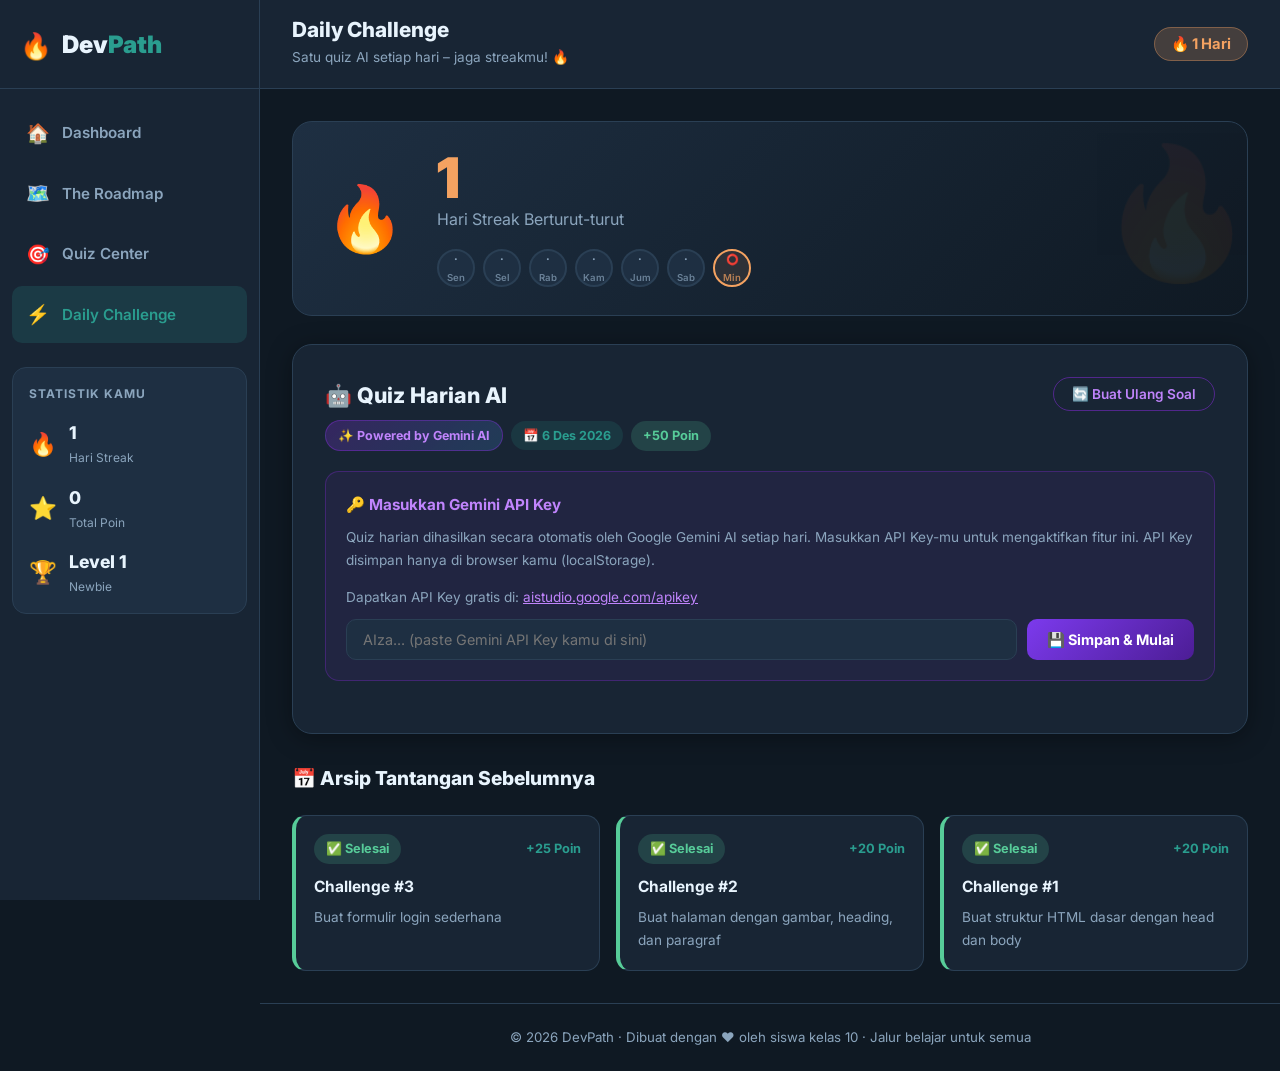
==== daily.html @ 66e9e4a0 "Add files via upload" ====
<!DOCTYPE html>
<html lang="id">
<head>
  <meta charset="UTF-8"/>
  <meta name="viewport" content="width=device-width, initial-scale=1.0"/>
  <title>Daily Challenge – DevPath</title>
  <meta name="description" content="Tantangan coding harian DevPath. Selesaikan quiz harian yang dibuat oleh AI setiap hari untuk menjaga streak dan meningkatkan skill-mu."/>
  <link rel="preconnect" href="https://fonts.googleapis.com"/>
  <link rel="preconnect" href="https://fonts.gstatic.com" crossorigin/>
  <link href="https://fonts.googleapis.com/css2?family=Inter:wght@400;500;600;700;800;900&display=swap" rel="stylesheet"/>
  <link rel="stylesheet" href="style.css"/>
  <style>
    /* ── DAILY QUIZ AI STYLES ── */
    .daily-wrap { padding: 32px; display: flex; flex-direction: column; gap: 28px; flex: 1; }

    /* Streak Hero */
    .streak-hero {
      background: linear-gradient(135deg, #1e2f42 0%, #0F1923 100%);
      border: 1px solid var(--border); border-radius: 20px;
      padding: 28px 32px; display: flex; align-items: center; gap: 32px;
      position: relative; overflow: hidden;
    }
    .streak-hero::before {
      content: '🔥';
      position: absolute; right: -10px; top: -20px;
      font-size: 8rem; opacity: .06; pointer-events: none;
    }
    .streak-fire-big { font-size: 4rem; animation: pulse-fire 1.5s ease-in-out infinite; flex-shrink: 0; }
    .streak-hero-info { flex: 1; }
    .streak-hero-number { font-size: 3.5rem; font-weight: 900; color: var(--orange); line-height: 1; }
    .streak-hero-label { font-size: 1rem; color: var(--text-muted); margin-bottom: 16px; }
    .streak-week-row { display: flex; gap: 8px; flex-wrap: wrap; }
    .sdot-lg {
      width: 38px; height: 38px; border-radius: 50%;
      display: flex; flex-direction: column; align-items: center; justify-content: center;
      font-size: 0.65rem; font-weight: 800; gap: 1px;
      border: 2px solid var(--border); background: var(--surface2); color: var(--text-muted);
      transition: all .3s;
    }
    .sdot-lg .dot-day { font-size: 0.6rem; font-weight: 600; opacity: .7; }
    .sdot-lg.done { background: rgba(244,162,97,.25); color: var(--orange); border-color: var(--orange); }
    .sdot-lg.today-done { background: var(--orange); color: #1a1000; border-color: var(--orange); }
    .sdot-lg.today-pending { background: rgba(244,162,97,.1); color: var(--orange); border-color: var(--orange); animation: pulse-border 2s infinite; }
    @keyframes pulse-border { 0%,100%{box-shadow:0 0 0 0 rgba(244,162,97,.4)} 50%{box-shadow:0 0 0 6px rgba(244,162,97,0)} }

    /* AI Quiz Card */
    .ai-quiz-card {
      background: var(--surface); border-radius: 20px; padding: 32px;
      border: 1px solid var(--border); box-shadow: var(--shadow);
    }
    .ai-quiz-header { display: flex; align-items: flex-start; justify-content: space-between; gap: 16px; margin-bottom: 20px; flex-wrap: wrap; }
    .ai-quiz-title-wrap h2 { font-size: 1.35rem; font-weight: 800; margin-bottom: 6px; }
    .ai-badge-row { display: flex; gap: 8px; align-items: center; flex-wrap: wrap; }
    .badge-ai {
      display: inline-flex; align-items: center; gap: 6px;
      background: linear-gradient(135deg,rgba(138,43,226,.25),rgba(66,153,225,.2));
      color: #c084fc; border: 1px solid rgba(138,43,226,.4);
      padding: 4px 12px; border-radius: 50px; font-size: 0.78rem; font-weight: 700;
    }
    .badge-date { background: rgba(42,157,143,.15); color: var(--teal); padding: 4px 12px; border-radius: 50px; font-size: 0.78rem; font-weight: 700; }

    /* API Key Input */
    .api-key-section {
      background: rgba(138,43,226,.08); border: 1px solid rgba(138,43,226,.3);
      border-radius: 14px; padding: 20px; margin-bottom: 20px;
    }
    .api-key-section h4 { font-size: 0.95rem; font-weight: 700; margin-bottom: 8px; color: #c084fc; }
    .api-key-section p { font-size: 0.85rem; color: var(--text-muted); margin-bottom: 14px; }
    .api-input-row { display: flex; gap: 10px; }
    .api-key-input {
      flex: 1; background: var(--surface2); border: 1.5px solid var(--border);
      border-radius: 10px; padding: 11px 16px; color: var(--text);
      font-family: 'Inter', sans-serif; font-size: 0.9rem;
      transition: border-color .2s;
    }
    .api-key-input:focus { outline: none; border-color: #c084fc; }
    .btn-save-api {
      background: linear-gradient(135deg,#7c3aed,#4c1d95); color: white;
      border: none; border-radius: 10px; padding: 11px 20px; cursor: pointer;
      font-family: 'Inter', sans-serif; font-weight: 700; font-size: 0.9rem;
      transition: opacity .2s, transform .2s;
    }
    .btn-save-api:hover { opacity: .9; transform: translateY(-1px); }

    /* Loading State */
    .ai-loading {
      display: flex; flex-direction: column; align-items: center; gap: 16px;
      padding: 40px; text-align: center;
    }
    .ai-spinner {
      width: 48px; height: 48px; border-radius: 50%;
      border: 4px solid var(--surface2);
      border-top-color: #c084fc; border-right-color: var(--teal);
      animation: spin 1s linear infinite;
    }
    @keyframes spin { to { transform: rotate(360deg); } }
    .ai-loading p { color: var(--text-muted); font-size: 0.95rem; }

    /* Error State */
    .ai-error {
      display: none; padding: 20px; border-radius: 12px;
      background: rgba(230,57,70,.1); border: 1px solid var(--red);
      color: var(--red); font-size: 0.92rem; line-height: 1.6;
    }
    .ai-error.show { display: block; }

    /* Quiz Questions */
    .ai-quiz-body { display: none; }
    .ai-quiz-body.show { display: block; }

    .dq-question-card {
      background: var(--surface2); border-radius: 14px; padding: 22px;
      border: 1px solid var(--border); margin-bottom: 16px;
    }
    .dq-q-num { color: var(--teal); font-weight: 800; font-size: 0.85rem; margin-bottom: 8px; }
    .dq-q-text { font-weight: 600; font-size: 1.02rem; margin-bottom: 16px; line-height: 1.6; }
    .dq-opts { display: grid; grid-template-columns: 1fr 1fr; gap: 10px; }
    .dq-opt {
      padding: 12px 16px; background: var(--surface); border: 2px solid var(--border);
      border-radius: 10px; cursor: pointer; font-size: 0.9rem; font-weight: 500;
      text-align: left; display: flex; align-items: center; gap: 10px;
      transition: border-color .2s, background .2s, transform .15s;
      font-family: 'Inter', sans-serif; color: var(--text); width: 100%;
    }
    .dq-opt:hover:not(:disabled) { border-color: var(--teal); background: rgba(42,157,143,.1); transform: translateX(2px); }
    .dq-opt .opt-letter {
      width: 26px; height: 26px; border-radius: 50%; border: 2px solid var(--border);
      display: flex; align-items: center; justify-content: center;
      font-size: 0.75rem; font-weight: 800; flex-shrink: 0;
    }
    .dq-opt.correct { border-color: var(--green) !important; background: rgba(87,204,153,.18) !important; color: var(--green); }
    .dq-opt.correct .opt-letter { background: var(--green); border-color: var(--green); color: #003320; }
    .dq-opt.wrong { border-color: var(--red) !important; background: rgba(230,57,70,.12) !important; color: var(--red); }
    .dq-opt.wrong .opt-letter { background: var(--red); border-color: var(--red); color: white; }
    .dq-opt:disabled { cursor: default; }
    .dq-explanation {
      display: none; margin-top: 12px; padding: 12px 16px; border-radius: 10px;
      font-size: 0.87rem; line-height: 1.6;
    }
    .dq-explanation.show.ok { display: block; background: rgba(87,204,153,.12); border: 1px solid var(--green); color: var(--green); }
    .dq-explanation.show.err { display: block; background: rgba(230,57,70,.1); border: 1px solid var(--red); color: var(--red); }

    .dq-submit-row { display: flex; justify-content: center; margin-top: 8px; }
    .btn-dq-submit {
      background: linear-gradient(135deg,var(--teal),#7defe6); color: #003320;
      font-weight: 800; padding: 14px 36px; border-radius: 50px; border: none;
      cursor: pointer; font-family: 'Inter', sans-serif; font-size: 1rem;
      box-shadow: 0 4px 20px rgba(42,157,143,.4); transition: opacity .2s, transform .2s;
    }
    .btn-dq-submit:hover:not(:disabled) { opacity: .9; transform: translateY(-2px); }
    .btn-dq-submit:disabled { opacity: .5; cursor: not-allowed; transform: none; }

    /* Daily Result */
    .dq-result-card {
      display: none; background: linear-gradient(135deg,rgba(42,157,143,.18),rgba(87,204,153,.08));
      border: 1px solid var(--teal); border-radius: 18px; padding: 32px;
      text-align: center; flex-direction: column; gap: 14px; align-items: center;
    }
    .dq-result-card.show { display: flex; }
    .dq-result-emoji { font-size: 3.5rem; animation: pop-in .5s cubic-bezier(.36,.07,.19,.97); }
    @keyframes pop-in { 0%{transform:scale(0) rotate(-10deg)} 70%{transform:scale(1.15) rotate(3deg)} 100%{transform:scale(1)} }
    .dq-result-score { font-size: 2.8rem; font-weight: 900; color: var(--teal); }
    .dq-result-label { color: var(--text-muted); font-size: 0.95rem; }
    .dq-pts-row { display: flex; gap: 12px; flex-wrap: wrap; justify-content: center; }
    .dq-pts-chip {
      padding: 10px 22px; border-radius: 50px; font-weight: 800; font-size: 0.95rem;
    }
    .chip-orange { background: rgba(244,162,97,.2); color: var(--orange); border: 1px solid rgba(244,162,97,.4); }
    .chip-fire { background: rgba(230,57,70,.15); color: #ff6b6b; border: 1px solid rgba(230,57,70,.3); }

    /* Already Done Banner */
    .dq-done-banner {
      display: none; background: rgba(87,204,153,.12); border: 1px solid var(--green);
      border-radius: 14px; padding: 20px 24px; color: var(--green);
      font-weight: 700; font-size: 1rem; align-items: center; gap: 12px;
    }
    .dq-done-banner.show { display: flex; }

    /* Regen button */
    .btn-regen {
      background: none; border: 1px solid rgba(138,43,226,.5); color: #c084fc;
      padding: 8px 18px; border-radius: 50px; cursor: pointer;
      font-family: 'Inter', sans-serif; font-size: 0.85rem; font-weight: 600;
      transition: background .2s, transform .2s;
    }
    .btn-regen:hover { background: rgba(138,43,226,.15); transform: translateY(-1px); }

    /* Archive */
    .streak-archive-section { }
    .streak-archive-section h2 { font-size: 1.2rem; font-weight: 800; margin-bottom: 20px; }
    .archive-grid { display: grid; grid-template-columns: repeat(3,1fr); gap: 16px; }
    .archive-card {
      background: var(--surface); border-radius: 14px; padding: 18px;
      border: 1px solid var(--border); transition: transform .3s;
    }
    .archive-card:hover { transform: translateY(-3px); }
    .done-card { border-left: 4px solid var(--green); }
    .arch-top { display: flex; justify-content: space-between; align-items: center; margin-bottom: 10px; }
    .arch-pts { font-size: 0.8rem; font-weight: 700; color: var(--teal); }
    .archive-card h4 { font-size: 0.97rem; font-weight: 700; margin-bottom: 6px; }
    .archive-card p { font-size: 0.85rem; color: var(--text-muted); }

    @media (max-width: 900px) {
      .daily-wrap { padding: 20px; }
      .streak-hero { flex-direction: column; gap: 16px; padding: 22px; }
      .dq-opts { grid-template-columns: 1fr; }
      .archive-grid { grid-template-columns: 1fr 1fr; }
      .api-input-row { flex-direction: column; }
    }
    @media (max-width: 540px) {
      .archive-grid { grid-template-columns: 1fr; }
      .streak-hero-number { font-size: 2.5rem; }
    }
  </style>
</head>
<body>

  <aside class="sidebar" id="sidebar">
    <div class="sidebar-logo">
      <span class="logo-fire">🔥</span>
      <span class="logo-text">Dev<span class="logo-accent">Path</span></span>
    </div>
    <nav class="sidebar-nav">
      <a href="index.html" class="sidelink" id="nav-home"><span class="sidelink-icon">🏠</span><span>Dashboard</span></a>
      <a href="roadmap.html" class="sidelink" id="nav-roadmap"><span class="sidelink-icon">🗺️</span><span>The Roadmap</span></a>
      <a href="quiz.html" class="sidelink" id="nav-quiz"><span class="sidelink-icon">🎯</span><span>Quiz Center</span></a>
      <a href="daily.html" class="sidelink active" id="nav-daily"><span class="sidelink-icon">⚡</span><span>Daily Challenge</span></a>
    </nav>
    <div class="sidebar-stats">
      <h4 class="stats-title">Statistik Kamu</h4>
      <div class="stat-item"><span class="stat-icon streak-icon">🔥</span><div><div class="stat-val" id="sidebar-streak">0</div><div class="stat-lbl">Hari Streak</div></div></div>
      <div class="stat-item"><span class="stat-icon">⭐</span><div><div class="stat-val" id="sidebar-points">0</div><div class="stat-lbl">Total Poin</div></div></div>
      <div class="stat-item"><span class="stat-icon">🏆</span><div><div class="stat-val" id="sidebar-level">Level 1</div><div class="stat-lbl" id="sidebar-level-lbl">Newbie</div></div></div>
    </div>
    <button class="hamburger-close" id="sidebar-close" aria-label="Tutup sidebar">✕</button>
  </aside>
  <div class="overlay" id="overlay"></div>

  <main class="main-content" id="main">
    <header class="topbar">
      <button class="hamburger" id="hamburger" aria-label="Buka menu">☰</button>
      <div class="topbar-title">
        <h1>Daily Challenge</h1>
        <span>Satu quiz AI setiap hari – jaga streakmu! 🔥</span>
      </div>
      <div class="topbar-streak"><span class="fire-badge" id="topbar-streak-badge">🔥 0 Hari</span></div>
    </header>

    <div class="daily-wrap">

      <!-- STREAK HERO -->
      <div class="streak-hero" id="streak-hero">
        <div class="streak-fire-big">🔥</div>
        <div class="streak-hero-info">
          <div class="streak-hero-number" id="streak-hero-num">0</div>
          <div class="streak-hero-label">Hari Streak Berturut-turut</div>
          <div class="streak-week-row" id="streak-week-row">
            <!-- Rendered by JS -->
          </div>
        </div>
      </div>

      <!-- AI DAILY QUIZ CARD -->
      <div class="ai-quiz-card" id="ai-quiz-card">
        <div class="ai-quiz-header">
          <div class="ai-quiz-title-wrap">
            <h2>🤖 Quiz Harian AI</h2>
            <div class="ai-badge-row">
              <span class="badge-ai">✨ Powered by Gemini AI</span>
              <span class="badge-date" id="today-date-badge">Memuat tanggal...</span>
              <span class="badge-green">+50 Poin</span>
            </div>
          </div>
          <button class="btn-regen" id="btn-regen" onclick="regenQuiz()" title="Buat soal baru">🔄 Buat Ulang Soal</button>
        </div>

        <!-- API Key Input -->
        <div class="api-key-section" id="api-key-section">
          <h4>🔑 Masukkan Gemini API Key</h4>
          <p>Quiz harian dihasilkan secara otomatis oleh Google Gemini AI setiap hari. Masukkan API Key-mu untuk mengaktifkan fitur ini. API Key disimpan hanya di browser kamu (localStorage).</p>
          <p style="margin-bottom:10px;">Dapatkan API Key gratis di: <a href="https://aistudio.google.com/apikey" target="_blank" style="color:#c084fc;text-decoration:underline;">aistudio.google.com/apikey</a></p>
          <div class="api-input-row">
            <input type="password" class="api-key-input" id="api-key-input" placeholder="AIza... (paste Gemini API Key kamu di sini)"/>
            <button class="btn-save-api" id="btn-save-api" onclick="saveApiKey()">💾 Simpan & Mulai</button>
          </div>
        </div>

        <!-- Already Done Banner -->
        <div class="dq-done-banner" id="dq-done-banner">
          <span style="font-size:1.5rem;">✅</span>
          <div>
            <div>Kamu sudah menyelesaikan quiz harian hari ini!</div>
            <div style="font-size:0.85rem;font-weight:400;opacity:.8;margin-top:3px;" id="dq-done-score-text">Kembali besok untuk quiz baru 🚀</div>
          </div>
        </div>

        <!-- Loading -->
        <div class="ai-loading" id="ai-loading" style="display:none;">
          <div class="ai-spinner"></div>
          <p>🤖 Gemini AI sedang membuat soal quiz untuk hari ini...</p>
        </div>

        <!-- Error -->
        <div class="ai-error" id="ai-error"></div>

        <!-- Quiz Body -->
        <div class="ai-quiz-body" id="ai-quiz-body">
          <div id="dq-questions-wrap"></div>
          <div class="dq-submit-row">
            <button class="btn-dq-submit" id="btn-dq-submit" onclick="submitDailyQuiz()">🎯 Periksa Jawaban</button>
          </div>
        </div>

        <!-- Result -->
        <div class="dq-result-card" id="dq-result-card">
          <div class="dq-result-emoji" id="dq-result-emoji">🎉</div>
          <div style="font-size:1.5rem;font-weight:900;" id="dq-result-title">Luar Biasa!</div>
          <div class="dq-result-score" id="dq-result-score">5/5</div>
          <div class="dq-result-label" id="dq-result-label">Kamu menjawab semua soal dengan benar!</div>
          <div class="dq-pts-row">
            <div class="dq-pts-chip chip-orange" id="dq-pts-chip">+50 Poin</div>
            <div class="dq-pts-chip chip-fire" id="dq-streak-chip">🔥 Streak: 1 Hari</div>
          </div>
        </div>

      </div>

      <!-- ARCHIVE -->
      <div class="streak-archive-section" id="archive-section">
        <h2>📅 Arsip Tantangan Sebelumnya</h2>
        <div class="archive-grid" id="archive-grid">
          <!-- Rendered by JS -->
        </div>
      </div>

    </div>

    <footer class="main-footer" id="footer">
      <p>© 2026 DevPath · Dibuat dengan ❤️ oleh siswa kelas 10 · Jalur belajar untuk semua</p>
    </footer>
  </main>

  <script src="script.js"></script>
  <script>
  // =============================================
  // DAILY QUIZ AI – daily.html
  // =============================================

  const TODAY = new Date().toDateString();
  const DAY_LABELS = ['Min','Sen','Sel','Rab','Kam','Jum','Sab'];
  const MONTH_NAMES = ['Jan','Feb','Mar','Apr','Mei','Jun','Jul','Agu','Sep','Okt','Nov','Des'];

  // ── Helpers ──
  function getPoints() { return parseInt(localStorage.getItem('devpath_points') || '0'); }
  function setPoints(v) { localStorage.setItem('devpath_points', v); }
  function getStreak() { return parseInt(localStorage.getItem('devpath_streak') || '0'); }
  function setStreak(v) { localStorage.setItem('devpath_streak', v); }
  function getLastVisit() { return localStorage.getItem('devpath_lastVisit') || ''; }
  function setLastVisit(v) { localStorage.setItem('devpath_lastVisit', v); }
  function getDailyDone() { return localStorage.getItem('devpath_daily_done') || ''; }
  function setDailyDone(v) { localStorage.setItem('devpath_daily_done', v); }
  function getDailyScore() { return localStorage.getItem('devpath_daily_score') || ''; }
  function setDailyScore(v) { localStorage.setItem('devpath_daily_score', v); }
  function getApiKey() { return localStorage.getItem('devpath_gemini_key') || ''; }
  function setApiKey(v) { localStorage.setItem('devpath_gemini_key', v); }
  function getCachedQuiz(date) {
    try { return JSON.parse(localStorage.getItem(`devpath_quiz_cache_${date}`) || 'null'); }
    catch { return null; }
  }
  function setCachedQuiz(date, data) {
    localStorage.setItem(`devpath_quiz_cache_${date}`, JSON.stringify(data));
  }
  function getDailyHistory() {
    try { return JSON.parse(localStorage.getItem('devpath_daily_history') || '[]'); }
    catch { return []; }
  }
  function addToHistory(entry) {
    const hist = getDailyHistory();
    if (!hist.find(h => h.date === entry.date)) hist.unshift(entry);
    localStorage.setItem('devpath_daily_history', JSON.stringify(hist.slice(0, 14)));
  }

  function getLevel() {
    const pts = getPoints();
    if (pts >= 500) return { lv: 'Level 6', name: 'Senior Dev' };
    if (pts >= 350) return { lv: 'Level 5', name: 'Mid Dev' };
    if (pts >= 200) return { lv: 'Level 4', name: 'Junior Dev' };
    if (pts >= 100) return { lv: 'Level 3', name: 'Apprentice' };
    if (pts >= 50)  return { lv: 'Level 2', name: 'Starter' };
    return { lv: 'Level 1', name: 'Newbie' };
  }

  // ── Streak Logic (canonical) ──
  function computeStreak() {
    let streak = parseInt(localStorage.getItem('devpath_streak') || '0');
    const lastVisit = getLastVisit();
    if (lastVisit === TODAY) return streak; // already updated today
    const yesterday = new Date();
    yesterday.setDate(yesterday.getDate() - 1);
    if (lastVisit === yesterday.toDateString()) {
      streak += 1;
    } else if (lastVisit === '') {
      streak = 1; // first ever visit
    } else {
      streak = 1; // broke streak
    }
    setStreak(streak);
    setLastVisit(TODAY);
    return streak;
  }

  // ── Update all UI stats ──
  function updateAllStats() {
    const streak = getStreak();
    const pts = getPoints();
    const { lv, name } = getLevel();
    const ids = {
      'sidebar-streak': streak,
      'sidebar-points': pts,
      'sidebar-level': lv,
      'topbar-streak-badge': `🔥 ${streak} Hari`,
      'streak-hero-num': streak,
    };
    Object.entries(ids).forEach(([id, val]) => {
      const el = document.getElementById(id);
      if (el) el.textContent = val;
    });
    const sll = document.getElementById('sidebar-level-lbl');
    if (sll) sll.textContent = name;
  }

  // ── Render Week Dots ──
  function renderWeekDots() {
    const row = document.getElementById('streak-week-row');
    if (!row) return;
    row.innerHTML = '';
    const streak = getStreak();
    const dailyDone = getDailyDone() === TODAY;

    // Build last 7 days
    const days = [];
    for (let i = 6; i >= 0; i--) {
      const d = new Date();
      d.setDate(d.getDate() - i);
      days.push(d);
    }

    days.forEach((d, idx) => {
      const isToday = d.toDateString() === TODAY;
      const dayIdx = d.getDay(); // 0=Sun
      const span = document.createElement('div');
      span.className = 'sdot-lg';

      // Determine if "done" based on streak count
      // Days before today: done if within streak range
      const daysAgo = 6 - idx;
      const isDone = !isToday && daysAgo < streak;
      const isTodayDone = isToday && dailyDone;
      const isTodayPending = isToday && !dailyDone;

      if (isDone) span.classList.add('done');
      else if (isTodayDone) span.classList.add('today-done');
      else if (isTodayPending) span.classList.add('today-pending');

      span.innerHTML = `
        <span>${isTodayDone || isDone ? '🔥' : isTodayPending ? '⭕' : '·'}</span>
        <span class="dot-day">${DAY_LABELS[dayIdx]}</span>
      `;
      row.appendChild(span);
    });
  }

  // ── Render Archive ──
  function renderArchive() {
    const grid = document.getElementById('archive-grid');
    if (!grid) return;
    const hist = getDailyHistory();

    // Static fallbacks
    const staticArchive = [
      { date: 'Challenge #3', title: 'Buat formulir login sederhana', pts: 25, done: true },
      { date: 'Challenge #2', title: 'Buat halaman dengan gambar, heading, dan paragraf', pts: 20, done: true },
      { date: 'Challenge #1', title: 'Buat struktur HTML dasar dengan head dan body', pts: 20, done: true },
    ];

    let items = hist.slice(0, 9);
    if (items.length < 3) items = [...items, ...staticArchive].slice(0, 6);

    grid.innerHTML = items.map(item => {
      const done = item.done !== false;
      return `
        <div class="archive-card ${done ? 'done-card' : ''}">
          <div class="arch-top">
            <span class="${done ? 'badge-green' : 'badge-orange'}">${done ? '✅ Selesai' : '⚡ Lewat'}</span>
            <span class="arch-pts">${item.pts ? '+'+item.pts+' Poin' : ''}</span>
          </div>
          <h4>${item.date || 'Daily Quiz'}</h4>
          <p>${item.title || item.topic || ''}</p>
        </div>
      `;
    }).join('');
  }

  // ── Date Badge ──
  function renderDateBadge() {
    const d = new Date();
    const badge = document.getElementById('today-date-badge');
    if (badge) badge.textContent = `📅 ${d.getDate()} ${MONTH_NAMES[d.getMonth()]} ${d.getFullYear()}`;
  }

  // ── API Key Section ──
  let quizData = null;
  let userAnswers = {};

  function initApiSection() {
    const key = getApiKey();
    const input = document.getElementById('api-key-input');
    const apiSection = document.getElementById('api-key-section');
    if (key) {
      if (apiSection) apiSection.style.display = 'none';
      checkDailyStatus();
    } else {
      if (input) input.value = '';
    }
  }

  function saveApiKey() {
    const val = document.getElementById('api-key-input').value.trim();
    if (!val) { alert('API Key tidak boleh kosong!'); return; }
    if (!val.startsWith('AIza')) { alert('Format API Key tidak valid. Pastikan dimulai dengan "AIza..."'); return; }
    setApiKey(val);
    document.getElementById('api-key-section').style.display = 'none';
    checkDailyStatus();
  }

  function checkDailyStatus() {
    const doneDateStr = getDailyDone();
    if (doneDateStr === TODAY) {
      // Already done today
      const score = getDailyScore();
      const banner = document.getElementById('dq-done-banner');
      if (banner) {
        banner.classList.add('show');
        const txt = document.getElementById('dq-done-score-text');
        if (txt && score) txt.textContent = `Skor kamu hari ini: ${score} · Kembali besok untuk quiz baru 🚀`;
      }
      return;
    }
    // Load quiz
    loadDailyQuiz(false);
  }

  // ── Load / Generate Quiz ──
  async function loadDailyQuiz(forceRegen) {
    const key = getApiKey();
    if (!key) return;

    // Check cache
    const cached = getCachedQuiz(TODAY);
    if (cached && !forceRegen) {
      quizData = cached;
      renderDailyQuiz();
      return;
    }
    // Generate with Gemini
    showLoading(true);
    hideError();
    try {
      const questions = await generateWithGemini(key);
      quizData = questions;
      setCachedQuiz(TODAY, questions);
      renderDailyQuiz();
    } catch (err) {
      showLoading(false);
      showError('❌ Gagal terhubung ke Gemini API: ' + err.message + '<br><br>Kemungkinan penyebab:<br>• API Key tidak valid atau sudah kadaluarsa<br>• Koneksi internet bermasalah<br>• Kuota API habis<br><br>Coba periksa kembali API Key kamu atau coba lagi nanti.');
    }
  }

  async function generateWithGemini(apiKey) {
    const d = new Date();
    const topics = ['HTML', 'CSS', 'JavaScript', 'Web Development', 'HTML & CSS', 'CSS & JavaScript'];
    const topic = topics[d.getDate() % topics.length];
    const dateStr = `${d.getDate()}-${d.getMonth()+1}-${d.getFullYear()}`;

    const prompt = `Kamu adalah guru coding yang mengajar siswa SMA kelas 10 tentang web development. 
Buat 5 soal pilihan ganda tentang topik "${topic}" untuk quiz harian tanggal ${dateStr}.
Soal harus dalam Bahasa Indonesia, mudah dipahami, dan cocok untuk pemula.

Kembalikan HANYA JSON valid tanpa markdown, tanpa komentar, dalam format ini:
{
  "topic": "${topic}",
  "questions": [
    {
      "q": "Pertanyaan lengkap di sini?",
      "opts": ["Opsi A", "Opsi B", "Opsi C", "Opsi D"],
      "ans": 0,
      "exp": "Penjelasan singkat mengapa jawaban ini benar."
    }
  ]
}

Aturan:
- "ans" adalah INDEX (0-3) dari jawaban yang BENAR di array opts
- Buat soal yang bervariasi tingkat kesulitannya
- Penjelasan (exp) harus membantu pemahaman siswa
- JANGAN gunakan markdown, HANYA JSON murni`;

    const response = await fetch(
      `https://generativelanguage.googleapis.com/v1beta/models/gemini-1.5-flash:generateContent?key=${apiKey}`,
      {
        method: 'POST',
        headers: { 'Content-Type': 'application/json' },
        body: JSON.stringify({
          contents: [{ parts: [{ text: prompt }] }],
          generationConfig: {
            temperature: 0.7,
            maxOutputTokens: 2048,
          }
        })
      }
    );

    if (!response.ok) {
      const err = await response.json().catch(() => ({}));
      throw new Error(err?.error?.message || `HTTP ${response.status}`);
    }

    const data = await response.json();
    const raw = data?.candidates?.[0]?.content?.parts?.[0]?.text || '';

    // Extract JSON from response (remove any markdown wrapping)
    const jsonMatch = raw.match(/\{[\s\S]*\}/);
    if (!jsonMatch) throw new Error('Format respons AI tidak valid');

    const parsed = JSON.parse(jsonMatch[0]);
    if (!parsed.questions || !Array.isArray(parsed.questions)) throw new Error('Struktur data tidak valid');

    return parsed;
  }

  function showLoading(show) {
    const el = document.getElementById('ai-loading');
    if (el) el.style.display = show ? 'flex' : 'none';
  }

  function showError(msg) {
    const el = document.getElementById('ai-error');
    if (el) { el.innerHTML = msg; el.classList.add('show'); }
  }

  function hideError() {
    const el = document.getElementById('ai-error');
    if (el) el.classList.remove('show');
  }

  // ── Render Quiz ──
  function renderDailyQuiz() {
    showLoading(false);
    if (!quizData || !quizData.questions) return;

    userAnswers = {};
    const wrap = document.getElementById('dq-questions-wrap');
    const letters = ['A', 'B', 'C', 'D'];

    wrap.innerHTML = quizData.questions.map((q, qi) => `
      <div class="dq-question-card" id="dq-card-${qi}">
        <div class="dq-q-num">Soal ${qi + 1} · ${quizData.topic || 'Web Dev'}</div>
        <div class="dq-q-text">${q.q}</div>
        <div class="dq-opts" id="dq-opts-${qi}">
          ${q.opts.map((opt, oi) => `
            <button class="dq-opt" id="dq-opt-${qi}-${oi}" onclick="selectDailyOpt(${qi}, ${oi})">
              <span class="opt-letter">${letters[oi]}</span>
              <span>${opt}</span>
            </button>
          `).join('')}
        </div>
        <div class="dq-explanation" id="dq-exp-${qi}"></div>
      </div>
    `).join('');

    document.getElementById('ai-quiz-body').classList.add('show');
  }

  function selectDailyOpt(qi, oi) {
    const alreadyAnswered = Object.keys(userAnswers).length > 0 && document.getElementById('btn-dq-submit').disabled;
    if (alreadyAnswered) return;

    userAnswers[qi] = oi;

    // Visual highlight
    const opts = document.querySelectorAll(`#dq-opts-${qi} .dq-opt`);
    opts.forEach((btn, i) => {
      btn.style.borderColor = i === oi ? 'var(--teal)' : '';
      btn.style.background = i === oi ? 'rgba(42,157,143,.15)' : '';
    });
  }

  function submitDailyQuiz() {
    if (!quizData) return;
    const total = quizData.questions.length;

    // Check all answered
    if (Object.keys(userAnswers).length < total) {
      alert(`Jawab semua ${total} soal terlebih dahulu!`);
      return;
    }

    let score = 0;
    const letters = ['A', 'B', 'C', 'D'];

    quizData.questions.forEach((q, qi) => {
      const selected = userAnswers[qi];
      const correct = q.ans;
      const isCorrect = selected === correct;
      if (isCorrect) score++;

      // Disable all options
      const opts = document.querySelectorAll(`#dq-opts-${qi} .dq-opt`);
      opts.forEach((btn, i) => {
        btn.disabled = true;
        btn.style.borderColor = '';
        btn.style.background = '';
        if (i === correct) btn.classList.add('correct');
        else if (i === selected && !isCorrect) btn.classList.add('wrong');
      });

      // Show explanation
      const expEl = document.getElementById(`dq-exp-${qi}`);
      if (expEl) {
        expEl.textContent = q.exp;
        expEl.className = `dq-explanation show ${isCorrect ? 'ok' : 'err'}`;
      }
    });

    document.getElementById('btn-dq-submit').disabled = true;

    // Show result
    showDailyResult(score, total);
  }

  function showDailyResult(score, total) {
    const pct = Math.round((score / total) * 100);
    const pts = pct >= 80 ? 50 : pct >= 60 ? 35 : pct >= 40 ? 20 : 10;

    let emoji = '😅', title = 'Coba Lagi Besok!';
    if (pct >= 80) { emoji = '🎉'; title = 'Luar Biasa!'; }
    else if (pct >= 60) { emoji = '👍'; title = 'Bagus Sekali!'; }
    else if (pct >= 40) { emoji = '💪'; title = 'Terus Semangat!'; }

    document.getElementById('dq-result-emoji').textContent = emoji;
    document.getElementById('dq-result-title').textContent = title;
    document.getElementById('dq-result-score').textContent = `${score}/${total}`;
    document.getElementById('dq-result-label').textContent = `Kamu menjawab ${score} dari ${total} soal dengan benar (${pct}%)`;

    // Update streak & points
    const newStreak = computeStreak(); // already called but also marks today
    setDailyDone(TODAY);
    setDailyScore(`${score}/${total}`);
    setPoints(getPoints() + pts);

    document.getElementById('dq-pts-chip').textContent = `+${pts} Poin Ditambahkan`;
    document.getElementById('dq-streak-chip').textContent = `🔥 Streak: ${newStreak} Hari`;

    // Save to history
    addToHistory({
      date: `${new Date().getDate()} ${MONTH_NAMES[new Date().getMonth()]}`,
      title: `Quiz ${quizData.topic || 'Harian'} — ${score}/${total} benar`,
      pts: pts,
      done: true
    });

    document.getElementById('dq-result-card').classList.add('show');
    updateAllStats();
    renderWeekDots();
    renderArchive();

    // Scroll to result
    setTimeout(() => document.getElementById('dq-result-card').scrollIntoView({ behavior: 'smooth', block: 'nearest' }), 100);
  }

  function regenQuiz() {
    const doneDateStr = getDailyDone();
    if (doneDateStr === TODAY) {
      if (!confirm('Kamu sudah menyelesaikan quiz hari ini. Buat ulang soal?')) return;
    }
    // Clear cached quiz
    localStorage.removeItem(`devpath_quiz_cache_${TODAY}`);
    document.getElementById('ai-quiz-body').classList.remove('show');
    document.getElementById('dq-result-card').classList.remove('show');
    document.getElementById('dq-done-banner').classList.remove('show');
    document.getElementById('btn-dq-submit').disabled = false;
    quizData = null;
    userAnswers = {};
    if (getApiKey()) loadDailyQuiz(true);
  }

  // ── INIT ──
  computeStreak();       // Update streak on page load
  updateAllStats();
  renderWeekDots();
  renderDateBadge();
  initApiSection();
  renderArchive();
  </script>
</body>
</html>
---- style.css ----
/* =============================================
   DEVPATH – style.css
   Primary : #2A9D8F (Teal)
   Accent  : #F4A261 (Orange/Streak)
   Dark BG : #0F1923
   ============================================= */

*, *::before, *::after { box-sizing: border-box; margin: 0; padding: 0; }

:root {
  --teal:       #2A9D8F;
  --teal-dark:  #1e7268;
  --teal-light: #d0f0ec;
  --orange:     #F4A261;
  --orange-dark:#e07d3a;
  --yellow:     #E9C46A;
  --green:      #57CC99;
  --red:        #E63946;
  --bg:         #0F1923;
  --surface:    #182534;
  --surface2:   #1e2f42;
  --border:     #2a3f54;
  --text:       #E8F4FD;
  --text-muted: #8ba5bd;
  --sidebar-w:  260px;
  --radius:     14px;
  --shadow:     0 4px 24px rgba(0,0,0,0.35);
  --transition: 0.3s ease;
}

html { scroll-behavior: smooth; }
body {
  font-family: 'Inter', sans-serif;
  background: var(--bg);
  color: var(--text);
  line-height: 1.7;
  display: flex;
  min-height: 100vh;
}

a { color: inherit; text-decoration: none; }
ul { list-style: none; }
code {
  font-family: 'Courier New', monospace;
  background: rgba(42,157,143,0.15);
  color: var(--teal);
  padding: 2px 7px; border-radius: 5px; font-size: 0.88em;
}

/* ── SIDEBAR ── */
.sidebar {
  width: var(--sidebar-w);
  background: var(--surface);
  border-right: 1px solid var(--border);
  display: flex; flex-direction: column; gap: 0;
  position: fixed; top: 0; left: 0; bottom: 0; z-index: 200;
  transition: transform var(--transition);
  overflow-y: auto;
  padding-bottom: 20px;
}

.sidebar-logo {
  display: flex; align-items: center; gap: 10px;
  padding: 24px 20px 20px;
  font-size: 1.5rem; font-weight: 900;
  border-bottom: 1px solid var(--border);
}
.logo-fire { font-size: 1.6rem; animation: pulse-fire 1.5s ease-in-out infinite; }
.logo-accent { color: var(--teal); }

@keyframes pulse-fire {
  0%, 100% { transform: scale(1); }
  50%       { transform: scale(1.15) rotate(-5deg); }
}

.sidebar-nav { display: flex; flex-direction: column; gap: 4px; padding: 16px 12px; }
.sidelink {
  display: flex; align-items: center; gap: 12px;
  padding: 12px 14px; border-radius: 10px;
  font-weight: 600; font-size: 0.95rem;
  color: var(--text-muted);
  transition: background var(--transition), color var(--transition);
}
.sidelink:hover { background: var(--surface2); color: var(--text); }
.sidelink.active { background: rgba(42,157,143,0.18); color: var(--teal); }
.sidelink-icon { font-size: 1.2rem; width: 24px; text-align: center; }

.sidebar-stats {
  margin: 8px 12px 0;
  background: var(--surface2);
  border-radius: var(--radius);
  padding: 16px;
  border: 1px solid var(--border);
}
.stats-title { font-size: 0.75rem; text-transform: uppercase; letter-spacing: 1px; color: var(--text-muted); margin-bottom: 14px; }
.stat-item { display: flex; align-items: center; gap: 12px; margin-bottom: 14px; }
.stat-item:last-child { margin-bottom: 0; }
.stat-icon { font-size: 1.4rem; }
.streak-icon { animation: pulse-fire 1.5s ease-in-out infinite; }
.stat-val { font-size: 1.1rem; font-weight: 800; color: var(--text); }
.stat-lbl { font-size: 0.75rem; color: var(--text-muted); }

.hamburger-close {
  display: none; position: absolute; top: 18px; right: 14px;
  background: none; border: none; color: var(--text-muted);
  font-size: 1.2rem; cursor: pointer;
}

.overlay {
  display: none; position: fixed; inset: 0;
  background: rgba(0,0,0,0.6); z-index: 150;
}
.overlay.show { display: block; }

/* ── MAIN CONTENT ── */
.main-content {
  margin-left: var(--sidebar-w);
  flex: 1; display: flex; flex-direction: column;
  min-height: 100vh;
}

/* ── TOPBAR ── */
.topbar {
  display: flex; align-items: center; gap: 16px;
  padding: 18px 32px;
  background: var(--surface);
  border-bottom: 1px solid var(--border);
  position: sticky; top: 0; z-index: 100;
}
.hamburger {
  display: none; background: none; border: none;
  color: var(--text); font-size: 1.4rem; cursor: pointer;
}
.topbar-title { flex: 1; }
.topbar-title h1 { font-size: 1.3rem; font-weight: 800; line-height: 1.2; }
.topbar-title span { font-size: 0.85rem; color: var(--text-muted); }

.fire-badge {
  background: rgba(244,162,97,0.2);
  color: var(--orange);
  border: 1px solid rgba(244,162,97,0.35);
  padding: 7px 16px; border-radius: 50px;
  font-weight: 700; font-size: 0.92rem;
  animation: pulse-fire 1.5s ease-in-out infinite;
}

/* ── BADGES ── */
.badge-teal   { background: rgba(42,157,143,0.18); color: var(--teal);   padding: 4px 12px; border-radius: 50px; font-size: 0.8rem; font-weight: 700; }
.badge-orange { background: rgba(244,162,97,0.18); color: var(--orange); padding: 4px 12px; border-radius: 50px; font-size: 0.8rem; font-weight: 700; }
.badge-green  { background: rgba(87,204,153,0.18); color: var(--green);  padding: 4px 12px; border-radius: 50px; font-size: 0.8rem; font-weight: 700; }

/* ── BUTTONS ── */
.btn-teal {
  display: inline-flex; align-items: center; gap: 8px;
  background: var(--teal); color: white; font-weight: 700;
  padding: 13px 28px; border-radius: 50px; font-size: 0.97rem;
  border: none; cursor: pointer;
  transition: background var(--transition), transform var(--transition), box-shadow var(--transition);
  box-shadow: 0 4px 18px rgba(42,157,143,0.35);
}
.btn-teal:hover { background: var(--teal-dark); transform: translateY(-2px); box-shadow: 0 8px 24px rgba(42,157,143,0.5); }

.btn-orange {
  display: inline-flex; align-items: center; gap: 8px;
  background: var(--orange); color: #1a1000; font-weight: 700;
  padding: 13px 28px; border-radius: 50px; font-size: 0.97rem;
  border: none; cursor: pointer;
  transition: background var(--transition), transform var(--transition);
  box-shadow: 0 4px 18px rgba(244,162,97,0.35);
}
.btn-orange:hover { background: var(--orange-dark); transform: translateY(-2px); }

.btn-check, .btn-done { margin-top: 24px; font-family: 'Inter', sans-serif; }

/* ── DASHBOARD ── */
.dash-hero {
  display: grid; grid-template-columns: 1fr 1fr; gap: 40px; align-items: center;
  padding: 48px 32px 32px;
}
.hero-badge-pill {
  display: inline-flex; align-items: center; gap: 8px;
  background: rgba(42,157,143,0.18); color: var(--teal);
  padding: 7px 18px; border-radius: 50px; font-size: 0.85rem; font-weight: 700;
  margin-bottom: 18px;
}
.dash-hero h2 {
  font-size: clamp(1.8rem, 3vw, 2.6rem); font-weight: 900;
  line-height: 1.2; margin-bottom: 16px;
}
.teal-text { color: var(--teal); }
.dash-hero p { color: var(--text-muted); margin-bottom: 28px; }

.progress-card {
  background: var(--surface); border-radius: 18px; padding: 28px;
  border: 1px solid var(--border); box-shadow: var(--shadow);
}
.pcard-header { font-weight: 700; margin-bottom: 20px; font-size: 1rem; }
.pcard-item {
  display: flex; align-items: center; gap: 12px;
  margin-bottom: 16px; font-size: 0.9rem; font-weight: 600;
}
.pcard-item span:first-child { width: 90px; color: var(--text-muted); }
.prog-bar-wrap { flex: 1; }
progress {
  width: 100%; height: 10px; border-radius: 50px;
  border: none; appearance: none; -webkit-appearance: none;
  background: var(--surface2);
}
progress::-webkit-progress-bar { background: var(--surface2); border-radius: 50px; }
progress::-webkit-progress-value { background: linear-gradient(90deg, var(--teal), #7defe6); border-radius: 50px; }
progress::-moz-progress-bar { background: var(--teal); border-radius: 50px; }
.pct { font-size: 0.8rem; color: var(--teal); font-weight: 700; width: 36px; text-align: right; }
.pcard-footer { font-size: 0.78rem; color: var(--text-muted); margin-top: 8px; }

.dash-grid {
  display: grid; grid-template-columns: repeat(3, 1fr); gap: 20px;
  padding: 0 32px 32px;
}

.dcard {
  background: var(--surface); border-radius: 18px; padding: 26px;
  border: 1px solid var(--border); box-shadow: var(--shadow);
  display: flex; flex-direction: column; gap: 12px;
  transition: transform var(--transition), box-shadow var(--transition);
}
.dcard:hover { transform: translateY(-4px); box-shadow: 0 10px 36px rgba(0,0,0,0.45); }
.dcard h3 { font-size: 1.05rem; font-weight: 800; }
.dcard p  { color: var(--text-muted); font-size: 0.9rem; }
.dcard-toprow { display: flex; align-items: center; gap: 8px; flex-wrap: wrap; }
.dcard-icon { font-size: 2.6rem; text-align: center; }

/* Streak card */
.streak-card { text-align: center; }
.streak-big {
  font-size: 3.5rem;
  animation: pulse-fire 1.5s ease-in-out infinite;
  display: block;
}
.streak-number { font-size: 3rem; font-weight: 900; color: var(--orange); line-height: 1; }
.streak-mini-row { display: flex; justify-content: center; gap: 6px; }
.sdot {
  width: 30px; height: 30px; border-radius: 50%;
  display: flex; align-items: center; justify-content: center;
  font-size: 0.7rem; font-weight: 700;
  background: var(--surface2); color: var(--text-muted); border: 1px solid var(--border);
}
.sdot.done  { background: rgba(244,162,97,0.25); color: var(--orange); border-color: var(--orange); }
.sdot.today { background: var(--orange); color: #1a1000; }
.streak-card small { color: var(--text-muted); font-size: 0.75rem; }

/* Challenge card */
.challenge-desc { color: var(--text-muted); font-style: italic; border-left: 3px solid var(--orange); padding-left: 12px; }
.code-preview-box {
  background: #0d1117; border-radius: 10px; padding: 14px 16px;
  font-family: 'Courier New', monospace; font-size: 0.82rem; line-height: 1.8;
}
.c-tag  { color: #7ee787; }
.c-attr { color: #79c0ff; }
.c-str  { color: #f7931e; }
.c-text { color: #e6edf3; }
.c-comm { color: #6a9955; }

/* Quiz card */
.quiz-preview { display: flex; flex-direction: column; gap: 8px; }
.qp-item {
  padding: 10px 14px; background: var(--surface2); border-radius: 8px;
  font-size: 0.88rem; border: 1px solid var(--border);
}
.qp-locked { color: var(--text-muted); }

/* ── ROADMAP PAGE ── */
.roadmap-section { padding: 32px; flex: 1; }
.roadmap-intro { color: var(--text-muted); margin-bottom: 40px; font-size: 0.97rem; }

.roadmap-line { display: flex; flex-direction: column; align-items: center; }

.road-stage { display: flex; flex-direction: column; align-items: center; width: 100%; max-width: 600px; }

.stage-connector {
  width: 3px; height: 50px; background: var(--teal); margin: 0 auto;
}
.stage-connector.dashed { background: repeating-linear-gradient(to bottom, var(--border) 0, var(--border) 6px, transparent 6px, transparent 12px); }
.stage-connector.top-none { display: none; }

.road-island {
  background: var(--surface); border-radius: 20px; padding: 24px 32px;
  border: 2px solid var(--border); text-align: center;
  width: 100%; max-width: 420px; position: relative;
  cursor: default;
  transition: transform var(--transition), box-shadow var(--transition);
}
.road-island:hover { transform: scale(1.03); box-shadow: 0 8px 36px rgba(0,0,0,0.45); }
.road-island.done     { border-color: var(--green); }
.road-island.in-progress { border-color: var(--teal); box-shadow: 0 0 0 4px rgba(42,157,143,0.18); }
.road-island.locked   { border-color: var(--border); opacity: 0.65; }

.island-badge {
  position: absolute; top: -13px; left: 50%; transform: translateX(-50%);
  padding: 3px 14px; border-radius: 50px; font-size: 0.75rem; font-weight: 700;
  white-space: nowrap;
}
.done-badge     { background: var(--green); color: #003320; }
.progress-badge { background: var(--teal); color: white; }
.locked-badge   { background: var(--border); color: var(--text-muted); }

.island-icon { font-size: 2.5rem; margin: 8px 0 6px; }
.island-icon.dim { filter: grayscale(1); opacity: 0.4; }
.road-island h3 { font-size: 1.3rem; font-weight: 800; }
.road-island p  { color: var(--text-muted); font-size: 0.88rem; }

/* Tooltip on hover */
.island-tooltip {
  display: none; position: absolute; bottom: calc(100% + 12px); left: 50%;
  transform: translateX(-50%);
  background: #0d1117; border: 1px solid var(--border);
  border-radius: 10px; padding: 14px 18px;
  font-size: 0.85rem; text-align: left; width: 280px;
  box-shadow: var(--shadow); z-index: 10; line-height: 1.55;
}
.island-tooltip strong { color: var(--teal); }
.road-island:hover .island-tooltip { display: block; }

.road-topics {
  display: flex; flex-wrap: wrap; gap: 8px; justify-content: center;
  padding: 14px 20px;
}
.topic-pill {
  padding: 5px 14px; border-radius: 50px; font-size: 0.8rem; font-weight: 600;
  border: 1px solid var(--border); background: var(--surface2); color: var(--text-muted);
}
.done-pill   { background: rgba(87,204,153,0.15); color: var(--green); border-color: var(--green); }
.active-pill { background: rgba(42,157,143,0.18); color: var(--teal); border-color: var(--teal); }
.locked-pill { opacity: 0.5; }

.road-finish {
  display: flex; flex-direction: column; align-items: center;
  text-align: center; padding: 24px;
}
.finish-flag { font-size: 3rem; margin-bottom: 8px; }
.road-finish h3 { font-size: 1.3rem; font-weight: 800; color: var(--yellow); }
.road-finish p  { color: var(--text-muted); }

/* ── QUIZ PAGE ── */
.quiz-section { padding: 32px; display: flex; flex-direction: column; gap: 28px; flex: 1; }

.quiz-block {
  background: var(--surface); border-radius: 18px; padding: 28px;
  border: 1px solid var(--border); box-shadow: var(--shadow);
}
.quiz-block-header { display: flex; align-items: center; gap: 18px; margin-bottom: 24px; }
.qblock-icon { font-size: 2rem; }
.qblock-icon.dim { filter: grayscale(1); opacity: 0.4; }
.quiz-block-header h2 { font-size: 1.2rem; font-weight: 800; }

.quiz-card {
  background: var(--surface2); border-radius: 12px; padding: 20px;
  margin-bottom: 16px; border: 1px solid var(--border);
}
.quiz-q { font-weight: 600; margin-bottom: 14px; }
.qnum { color: var(--teal); font-weight: 800; }

.quiz-options { display: grid; grid-template-columns: 1fr 1fr; gap: 10px; }
.opt-label { cursor: pointer; }
.opt-label input[type="radio"] { display: none; }
.opt-box {
  display: block; padding: 11px 16px;
  background: var(--surface); border: 1.5px solid var(--border);
  border-radius: 10px; font-size: 0.9rem; font-weight: 500;
  transition: border-color var(--transition), background var(--transition);
}
.opt-label:hover .opt-box { border-color: var(--teal); background: rgba(42,157,143,0.08); }

/* CSS :checked magic – saat radio diklik, tampilkan jawaban benar */
.opt-label input[type="radio"]:checked + .opt-box {
  border-color: var(--red); background: rgba(230,57,70,0.12); color: var(--red);
}
.correct-opt input[type="radio"]:checked + .opt-box {
  border-color: var(--green); background: rgba(87,204,153,0.18); color: var(--green);
}
/* Jika salah satu di-check, otomatis tunjukkan correct answer */
.quiz-options:has(input:checked) .correct-opt .opt-box {
  border-color: var(--green); background: rgba(87,204,153,0.12); color: var(--green);
}

.quiz-feedback { margin-top: 10px; font-size: 0.88rem; font-weight: 600; min-height: 20px; }
.quiz-result {
  margin-top: 20px; padding: 16px 20px; border-radius: 12px;
  background: rgba(42,157,143,0.15); border: 1px solid var(--teal);
  font-weight: 700; font-size: 1rem; color: var(--teal);
}

.locked-block { opacity: 0.7; }
.locked-overlay-msg {
  text-align: center; padding: 36px; color: var(--text-muted);
  display: flex; flex-direction: column; align-items: center; gap: 10px;
}
.locked-overlay-msg span { font-size: 2.5rem; }

/* ── DAILY PAGE ── */
.daily-section { padding: 32px; display: flex; flex-direction: column; gap: 32px; flex: 1; }

.daily-hero-card {
  background: var(--surface); border-radius: 20px; padding: 32px;
  border: 1px solid var(--border); box-shadow: var(--shadow);
}
.daily-meta { display: flex; align-items: center; gap: 10px; margin-bottom: 14px; }
.daily-hero-card h2 { font-size: 1.5rem; font-weight: 800; margin-bottom: 10px; }
.daily-desc { color: var(--text-muted); margin-bottom: 24px; }

.daily-split { display: grid; grid-template-columns: 1fr 1fr; gap: 20px; margin-bottom: 24px; }

.daily-code-box { background: #0d1117; border-radius: 14px; overflow: hidden; }
.code-topbar {
  display: flex; align-items: center; gap: 7px;
  background: #161b22; padding: 10px 14px;
  border-bottom: 1px solid #30363d;
}
.dot { width: 11px; height: 11px; border-radius: 50%; }
.dot-r { background: #ff5f56; }
.dot-y { background: #ffbd2e; }
.dot-g { background: #27c93f; }
.code-fname { color: #8b949e; font-size: 0.8rem; margin-left: 6px; }
.daily-code {
  padding: 20px; font-family: 'Courier New', monospace;
  font-size: 0.84rem; line-height: 2; overflow-x: auto;
}

.daily-preview-box {
  background: var(--surface2); border-radius: 14px; padding: 20px;
  border: 1px solid var(--border); display: flex; flex-direction: column; gap: 14px;
}
.preview-label { font-size: 0.88rem; font-weight: 700; color: var(--text-muted); }
.preview-area {
  flex: 1; display: flex; align-items: center; justify-content: center;
  background: white; border-radius: 10px; padding: 30px;
}
.preview-note { font-size: 0.78rem; color: var(--text-muted); }

.done-msg {
  margin-top: 16px; padding: 14px 20px;
  background: rgba(87,204,153,0.18); border: 1px solid var(--green);
  border-radius: 12px; color: var(--green); font-weight: 700;
}

.archive-section h2 { font-size: 1.2rem; font-weight: 800; margin-bottom: 20px; }
.archive-grid { display: grid; grid-template-columns: repeat(3, 1fr); gap: 16px; }
.archive-card {
  background: var(--surface); border-radius: 14px; padding: 18px;
  border: 1px solid var(--border);
  transition: transform var(--transition);
}
.archive-card:hover { transform: translateY(-3px); }
.done-card { border-left: 4px solid var(--green); }
.arch-top { display: flex; justify-content: space-between; align-items: center; margin-bottom: 10px; }
.arch-pts { font-size: 0.8rem; font-weight: 700; color: var(--teal); }
.archive-card h4 { font-size: 0.97rem; font-weight: 700; margin-bottom: 6px; }
.archive-card p  { font-size: 0.85rem; color: var(--text-muted); }

/* ── FOOTER ── */
.main-footer {
  padding: 22px 32px;
  border-top: 1px solid var(--border);
  text-align: center;
  color: var(--text-muted); font-size: 0.83rem; margin-top: auto;
}

/* ── STREAK DOT STATES ── */
.sdot.today {
  background: rgba(244,162,97,.15);
  color: var(--orange);
  border-color: var(--orange);
  animation: pulse-border-sm 2s infinite;
}
@keyframes pulse-border-sm {
  0%,100%{box-shadow:0 0 0 0 rgba(244,162,97,.4)}
  50%{box-shadow:0 0 0 4px rgba(244,162,97,0)}
}

/* ── QE ACTIONS ROW ── */
.qe-actions {
  display: flex;
  align-items: center;
  justify-content: space-between;
  flex-wrap: wrap;
  gap: 12px;
  min-height: 48px;
}

/* ── DASHBOARD HERO BUTTONS ROW ── */
.dash-hero-text .btn-teal,
.dash-hero-text .btn-orange {
  margin-bottom: 0;
}

/* ── QUIZ PAGE: no extra padding top ── */
.quiz-engine-wrap > div { }

/* ── DAILY: ai-loading flex ── */
.ai-loading { display: none; }
.ai-loading.active { display: flex; }

/* ── RESPONSIVE ── */
@media (max-width: 900px) {
  .sidebar { transform: translateX(-100%); }
  .sidebar.open { transform: translateX(0); }
  .hamburger-close { display: block; }
  .hamburger { display: block; }
  .main-content { margin-left: 0; }
  .dash-hero { grid-template-columns: 1fr; padding: 28px 20px 20px; }
  .dash-grid { grid-template-columns: 1fr; padding: 0 20px 20px; }
  .quiz-options { grid-template-columns: 1fr; }
  .daily-split { grid-template-columns: 1fr; }
  .archive-grid { grid-template-columns: 1fr 1fr; }
  .roadmap-section { padding: 20px; }
  .quiz-section, .daily-section { padding: 20px; }
  .topbar { padding: 16px 20px; }
  .qe-options { grid-template-columns: 1fr; }
}

@media (max-width: 540px) {
  .archive-grid { grid-template-columns: 1fr; }
  .dash-hero h2 { font-size: 1.7rem; }
  .streak-week-row { gap: 5px; }
  .sdot-lg { width: 34px; height: 34px; }
}
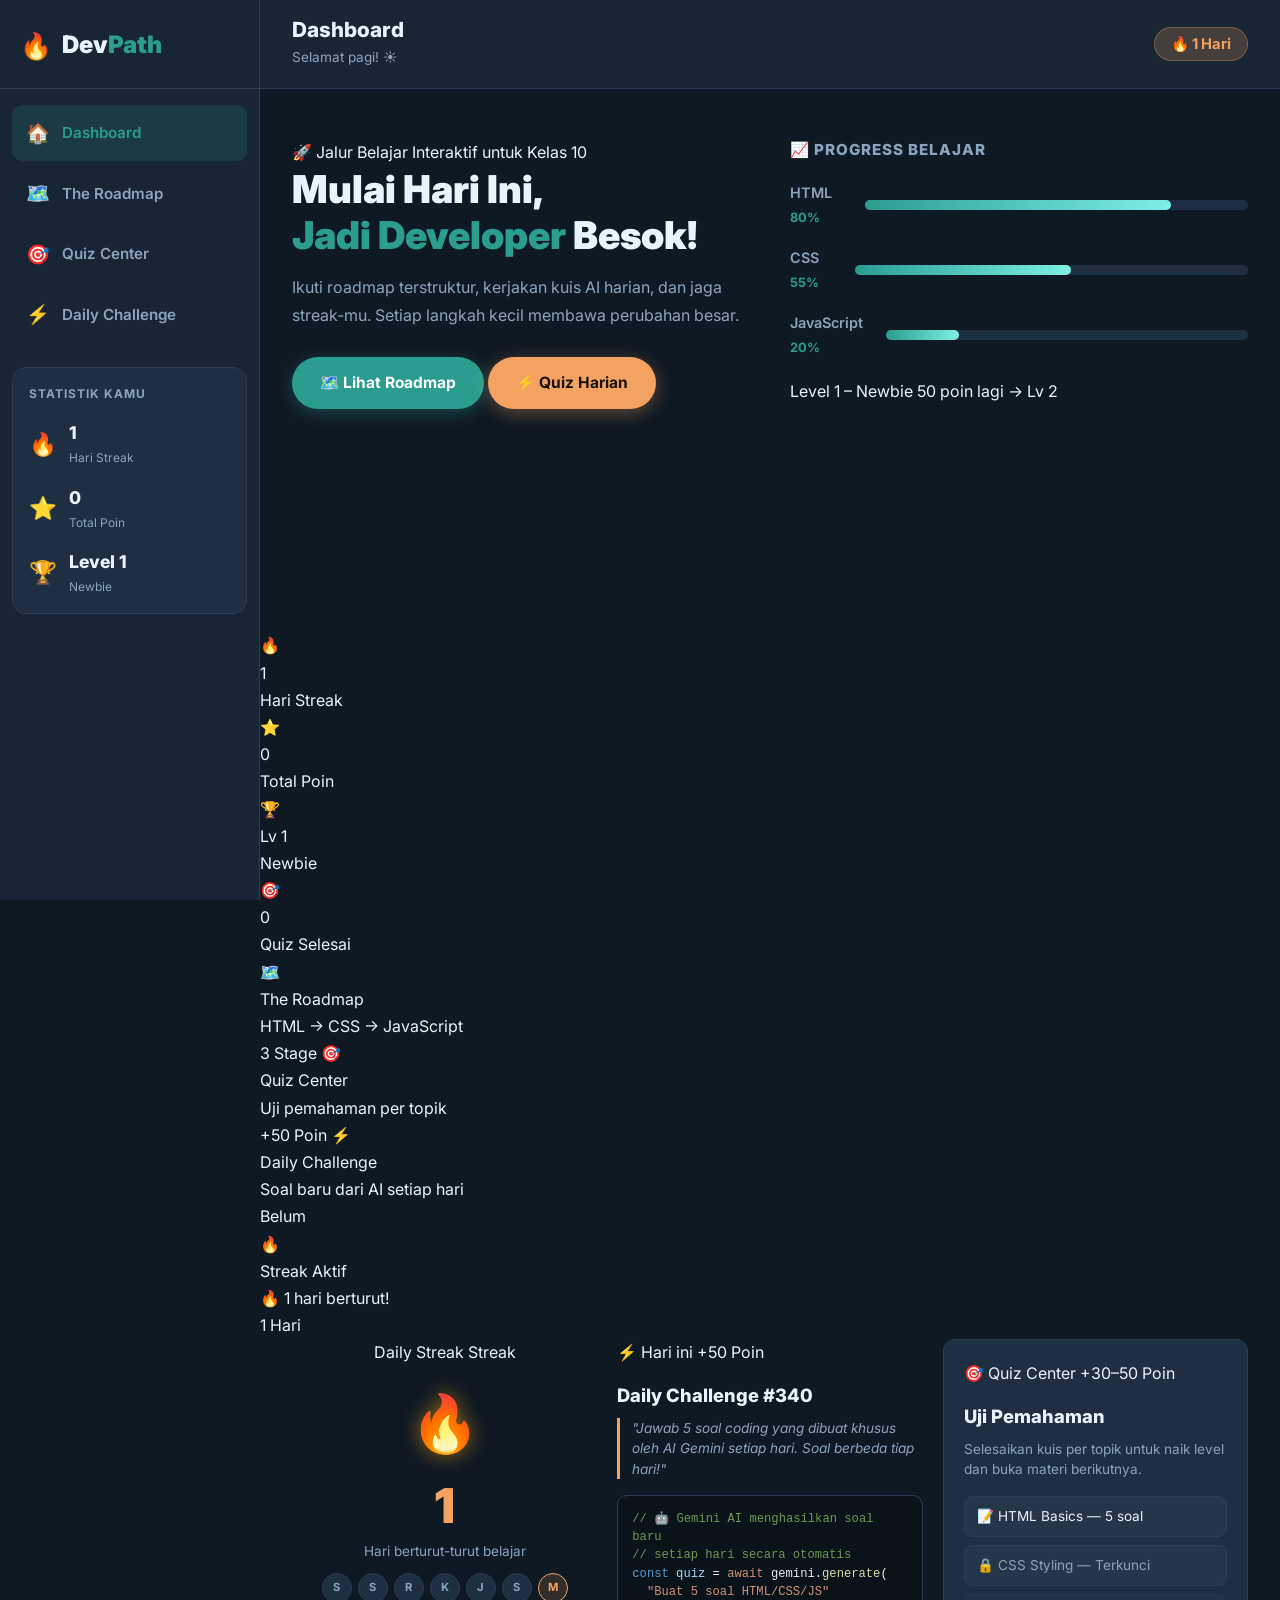
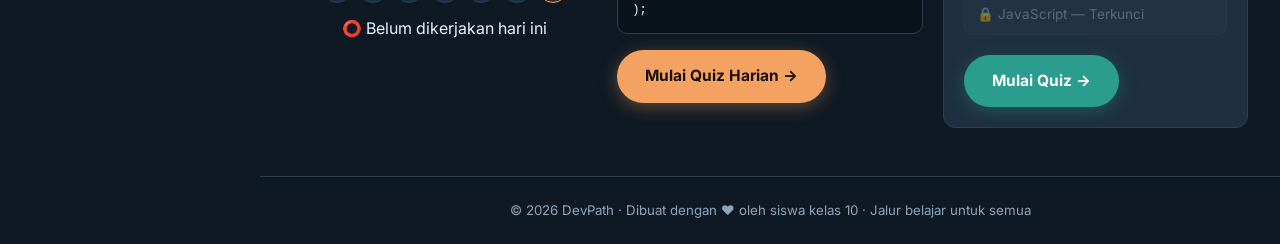
==== commit b2f3b604: "Update daily.html" ====
--- a/daily.html
+++ b/daily.html
@@ -3,804 +3,372 @@
 <head>
   <meta charset="UTF-8"/>
   <meta name="viewport" content="width=device-width, initial-scale=1.0"/>
-  <title>Daily Challenge – DevPath</title>
-  <meta name="description" content="Tantangan coding harian DevPath. Selesaikan quiz harian yang dibuat oleh AI setiap hari untuk menjaga streak dan meningkatkan skill-mu."/>
+  <title>DevPath – Jalur Belajar Coding Kamu</title>
+  <meta name="description" content="DevPath adalah platform belajar coding interaktif untuk siswa kelas 10. Ikuti roadmap, kerjakan kuis, dan jaga Daily Streak-mu!"/>
   <link rel="preconnect" href="https://fonts.googleapis.com"/>
   <link rel="preconnect" href="https://fonts.gstatic.com" crossorigin/>
-  <link href="https://fonts.googleapis.com/css2?family=Inter:wght@400;500;600;700;800;900&display=swap" rel="stylesheet"/>
+  <link href="https://fonts.googleapis.com/css2?family=Inter:wght@400;500;600;700;800;900&family=Space+Grotesk:wght@400;500;600;700&display=swap" rel="stylesheet"/>
   <link rel="stylesheet" href="style.css"/>
-  <style>
-    /* ── DAILY QUIZ AI STYLES ── */
-    .daily-wrap { padding: 32px; display: flex; flex-direction: column; gap: 28px; flex: 1; }
-
-    /* Streak Hero */
-    .streak-hero {
-      background: linear-gradient(135deg, #1e2f42 0%, #0F1923 100%);
-      border: 1px solid var(--border); border-radius: 20px;
-      padding: 28px 32px; display: flex; align-items: center; gap: 32px;
-      position: relative; overflow: hidden;
-    }
-    .streak-hero::before {
-      content: '🔥';
-      position: absolute; right: -10px; top: -20px;
-      font-size: 8rem; opacity: .06; pointer-events: none;
-    }
-    .streak-fire-big { font-size: 4rem; animation: pulse-fire 1.5s ease-in-out infinite; flex-shrink: 0; }
-    .streak-hero-info { flex: 1; }
-    .streak-hero-number { font-size: 3.5rem; font-weight: 900; color: var(--orange); line-height: 1; }
-    .streak-hero-label { font-size: 1rem; color: var(--text-muted); margin-bottom: 16px; }
-    .streak-week-row { display: flex; gap: 8px; flex-wrap: wrap; }
-    .sdot-lg {
-      width: 38px; height: 38px; border-radius: 50%;
-      display: flex; flex-direction: column; align-items: center; justify-content: center;
-      font-size: 0.65rem; font-weight: 800; gap: 1px;
-      border: 2px solid var(--border); background: var(--surface2); color: var(--text-muted);
-      transition: all .3s;
-    }
-    .sdot-lg .dot-day { font-size: 0.6rem; font-weight: 600; opacity: .7; }
-    .sdot-lg.done { background: rgba(244,162,97,.25); color: var(--orange); border-color: var(--orange); }
-    .sdot-lg.today-done { background: var(--orange); color: #1a1000; border-color: var(--orange); }
-    .sdot-lg.today-pending { background: rgba(244,162,97,.1); color: var(--orange); border-color: var(--orange); animation: pulse-border 2s infinite; }
-    @keyframes pulse-border { 0%,100%{box-shadow:0 0 0 0 rgba(244,162,97,.4)} 50%{box-shadow:0 0 0 6px rgba(244,162,97,0)} }
-
-    /* AI Quiz Card */
-    .ai-quiz-card {
-      background: var(--surface); border-radius: 20px; padding: 32px;
-      border: 1px solid var(--border); box-shadow: var(--shadow);
-    }
-    .ai-quiz-header { display: flex; align-items: flex-start; justify-content: space-between; gap: 16px; margin-bottom: 20px; flex-wrap: wrap; }
-    .ai-quiz-title-wrap h2 { font-size: 1.35rem; font-weight: 800; margin-bottom: 6px; }
-    .ai-badge-row { display: flex; gap: 8px; align-items: center; flex-wrap: wrap; }
-    .badge-ai {
-      display: inline-flex; align-items: center; gap: 6px;
-      background: linear-gradient(135deg,rgba(138,43,226,.25),rgba(66,153,225,.2));
-      color: #c084fc; border: 1px solid rgba(138,43,226,.4);
-      padding: 4px 12px; border-radius: 50px; font-size: 0.78rem; font-weight: 700;
-    }
-    .badge-date { background: rgba(42,157,143,.15); color: var(--teal); padding: 4px 12px; border-radius: 50px; font-size: 0.78rem; font-weight: 700; }
-
-    /* API Key Input */
-    .api-key-section {
-      background: rgba(138,43,226,.08); border: 1px solid rgba(138,43,226,.3);
-      border-radius: 14px; padding: 20px; margin-bottom: 20px;
-    }
-    .api-key-section h4 { font-size: 0.95rem; font-weight: 700; margin-bottom: 8px; color: #c084fc; }
-    .api-key-section p { font-size: 0.85rem; color: var(--text-muted); margin-bottom: 14px; }
-    .api-input-row { display: flex; gap: 10px; }
-    .api-key-input {
-      flex: 1; background: var(--surface2); border: 1.5px solid var(--border);
-      border-radius: 10px; padding: 11px 16px; color: var(--text);
-      font-family: 'Inter', sans-serif; font-size: 0.9rem;
-      transition: border-color .2s;
-    }
-    .api-key-input:focus { outline: none; border-color: #c084fc; }
-    .btn-save-api {
-      background: linear-gradient(135deg,#7c3aed,#4c1d95); color: white;
-      border: none; border-radius: 10px; padding: 11px 20px; cursor: pointer;
-      font-family: 'Inter', sans-serif; font-weight: 700; font-size: 0.9rem;
-      transition: opacity .2s, transform .2s;
-    }
-    .btn-save-api:hover { opacity: .9; transform: translateY(-1px); }
-
-    /* Loading State */
-    .ai-loading {
-      display: flex; flex-direction: column; align-items: center; gap: 16px;
-      padding: 40px; text-align: center;
-    }
-    .ai-spinner {
-      width: 48px; height: 48px; border-radius: 50%;
-      border: 4px solid var(--surface2);
-      border-top-color: #c084fc; border-right-color: var(--teal);
-      animation: spin 1s linear infinite;
-    }
-    @keyframes spin { to { transform: rotate(360deg); } }
-    .ai-loading p { color: var(--text-muted); font-size: 0.95rem; }
-
-    /* Error State */
-    .ai-error {
-      display: none; padding: 20px; border-radius: 12px;
-      background: rgba(230,57,70,.1); border: 1px solid var(--red);
-      color: var(--red); font-size: 0.92rem; line-height: 1.6;
-    }
-    .ai-error.show { display: block; }
-
-    /* Quiz Questions */
-    .ai-quiz-body { display: none; }
-    .ai-quiz-body.show { display: block; }
-
-    .dq-question-card {
-      background: var(--surface2); border-radius: 14px; padding: 22px;
-      border: 1px solid var(--border); margin-bottom: 16px;
-    }
-    .dq-q-num { color: var(--teal); font-weight: 800; font-size: 0.85rem; margin-bottom: 8px; }
-    .dq-q-text { font-weight: 600; font-size: 1.02rem; margin-bottom: 16px; line-height: 1.6; }
-    .dq-opts { display: grid; grid-template-columns: 1fr 1fr; gap: 10px; }
-    .dq-opt {
-      padding: 12px 16px; background: var(--surface); border: 2px solid var(--border);
-      border-radius: 10px; cursor: pointer; font-size: 0.9rem; font-weight: 500;
-      text-align: left; display: flex; align-items: center; gap: 10px;
-      transition: border-color .2s, background .2s, transform .15s;
-      font-family: 'Inter', sans-serif; color: var(--text); width: 100%;
-    }
-    .dq-opt:hover:not(:disabled) { border-color: var(--teal); background: rgba(42,157,143,.1); transform: translateX(2px); }
-    .dq-opt .opt-letter {
-      width: 26px; height: 26px; border-radius: 50%; border: 2px solid var(--border);
-      display: flex; align-items: center; justify-content: center;
-      font-size: 0.75rem; font-weight: 800; flex-shrink: 0;
-    }
-    .dq-opt.correct { border-color: var(--green) !important; background: rgba(87,204,153,.18) !important; color: var(--green); }
-    .dq-opt.correct .opt-letter { background: var(--green); border-color: var(--green); color: #003320; }
-    .dq-opt.wrong { border-color: var(--red) !important; background: rgba(230,57,70,.12) !important; color: var(--red); }
-    .dq-opt.wrong .opt-letter { background: var(--red); border-color: var(--red); color: white; }
-    .dq-opt:disabled { cursor: default; }
-    .dq-explanation {
-      display: none; margin-top: 12px; padding: 12px 16px; border-radius: 10px;
-      font-size: 0.87rem; line-height: 1.6;
-    }
-    .dq-explanation.show.ok { display: block; background: rgba(87,204,153,.12); border: 1px solid var(--green); color: var(--green); }
-    .dq-explanation.show.err { display: block; background: rgba(230,57,70,.1); border: 1px solid var(--red); color: var(--red); }
-
-    .dq-submit-row { display: flex; justify-content: center; margin-top: 8px; }
-    .btn-dq-submit {
-      background: linear-gradient(135deg,var(--teal),#7defe6); color: #003320;
-      font-weight: 800; padding: 14px 36px; border-radius: 50px; border: none;
-      cursor: pointer; font-family: 'Inter', sans-serif; font-size: 1rem;
-      box-shadow: 0 4px 20px rgba(42,157,143,.4); transition: opacity .2s, transform .2s;
-    }
-    .btn-dq-submit:hover:not(:disabled) { opacity: .9; transform: translateY(-2px); }
-    .btn-dq-submit:disabled { opacity: .5; cursor: not-allowed; transform: none; }
-
-    /* Daily Result */
-    .dq-result-card {
-      display: none; background: linear-gradient(135deg,rgba(42,157,143,.18),rgba(87,204,153,.08));
-      border: 1px solid var(--teal); border-radius: 18px; padding: 32px;
-      text-align: center; flex-direction: column; gap: 14px; align-items: center;
-    }
-    .dq-result-card.show { display: flex; }
-    .dq-result-emoji { font-size: 3.5rem; animation: pop-in .5s cubic-bezier(.36,.07,.19,.97); }
-    @keyframes pop-in { 0%{transform:scale(0) rotate(-10deg)} 70%{transform:scale(1.15) rotate(3deg)} 100%{transform:scale(1)} }
-    .dq-result-score { font-size: 2.8rem; font-weight: 900; color: var(--teal); }
-    .dq-result-label { color: var(--text-muted); font-size: 0.95rem; }
-    .dq-pts-row { display: flex; gap: 12px; flex-wrap: wrap; justify-content: center; }
-    .dq-pts-chip {
-      padding: 10px 22px; border-radius: 50px; font-weight: 800; font-size: 0.95rem;
-    }
-    .chip-orange { background: rgba(244,162,97,.2); color: var(--orange); border: 1px solid rgba(244,162,97,.4); }
-    .chip-fire { background: rgba(230,57,70,.15); color: #ff6b6b; border: 1px solid rgba(230,57,70,.3); }
-
-    /* Already Done Banner */
-    .dq-done-banner {
-      display: none; background: rgba(87,204,153,.12); border: 1px solid var(--green);
-      border-radius: 14px; padding: 20px 24px; color: var(--green);
-      font-weight: 700; font-size: 1rem; align-items: center; gap: 12px;
-    }
-    .dq-done-banner.show { display: flex; }
-
-    /* Regen button */
-    .btn-regen {
-      background: none; border: 1px solid rgba(138,43,226,.5); color: #c084fc;
-      padding: 8px 18px; border-radius: 50px; cursor: pointer;
-      font-family: 'Inter', sans-serif; font-size: 0.85rem; font-weight: 600;
-      transition: background .2s, transform .2s;
-    }
-    .btn-regen:hover { background: rgba(138,43,226,.15); transform: translateY(-1px); }
-
-    /* Archive */
-    .streak-archive-section { }
-    .streak-archive-section h2 { font-size: 1.2rem; font-weight: 800; margin-bottom: 20px; }
-    .archive-grid { display: grid; grid-template-columns: repeat(3,1fr); gap: 16px; }
-    .archive-card {
-      background: var(--surface); border-radius: 14px; padding: 18px;
-      border: 1px solid var(--border); transition: transform .3s;
-    }
-    .archive-card:hover { transform: translateY(-3px); }
-    .done-card { border-left: 4px solid var(--green); }
-    .arch-top { display: flex; justify-content: space-between; align-items: center; margin-bottom: 10px; }
-    .arch-pts { font-size: 0.8rem; font-weight: 700; color: var(--teal); }
-    .archive-card h4 { font-size: 0.97rem; font-weight: 700; margin-bottom: 6px; }
-    .archive-card p { font-size: 0.85rem; color: var(--text-muted); }
-
-    @media (max-width: 900px) {
-      .daily-wrap { padding: 20px; }
-      .streak-hero { flex-direction: column; gap: 16px; padding: 22px; }
-      .dq-opts { grid-template-columns: 1fr; }
-      .archive-grid { grid-template-columns: 1fr 1fr; }
-      .api-input-row { flex-direction: column; }
-    }
-    @media (max-width: 540px) {
-      .archive-grid { grid-template-columns: 1fr; }
-      .streak-hero-number { font-size: 2.5rem; }
-    }
-  </style>
 </head>
 <body>
 
+  <!-- SIDEBAR -->
   <aside class="sidebar" id="sidebar">
     <div class="sidebar-logo">
       <span class="logo-fire">🔥</span>
       <span class="logo-text">Dev<span class="logo-accent">Path</span></span>
     </div>
     <nav class="sidebar-nav">
-      <a href="index.html" class="sidelink" id="nav-home"><span class="sidelink-icon">🏠</span><span>Dashboard</span></a>
-      <a href="roadmap.html" class="sidelink" id="nav-roadmap"><span class="sidelink-icon">🗺️</span><span>The Roadmap</span></a>
-      <a href="quiz.html" class="sidelink" id="nav-quiz"><span class="sidelink-icon">🎯</span><span>Quiz Center</span></a>
-      <a href="daily.html" class="sidelink active" id="nav-daily"><span class="sidelink-icon">⚡</span><span>Daily Challenge</span></a>
+      <a href="index.html" class="sidelink active" id="nav-home">
+        <span class="sidelink-icon">🏠</span><span>Dashboard</span>
+      </a>
+      <a href="roadmap.html" class="sidelink" id="nav-roadmap">
+        <span class="sidelink-icon">🗺️</span><span>The Roadmap</span>
+      </a>
+      <a href="quiz.html" class="sidelink" id="nav-quiz">
+        <span class="sidelink-icon">🎯</span><span>Quiz Center</span>
+      </a>
+      <a href="daily.html" class="sidelink" id="nav-daily">
+        <span class="sidelink-icon">⚡</span><span>Daily Challenge</span>
+      </a>
     </nav>
     <div class="sidebar-stats">
       <h4 class="stats-title">Statistik Kamu</h4>
-      <div class="stat-item"><span class="stat-icon streak-icon">🔥</span><div><div class="stat-val" id="sidebar-streak">0</div><div class="stat-lbl">Hari Streak</div></div></div>
-      <div class="stat-item"><span class="stat-icon">⭐</span><div><div class="stat-val" id="sidebar-points">0</div><div class="stat-lbl">Total Poin</div></div></div>
-      <div class="stat-item"><span class="stat-icon">🏆</span><div><div class="stat-val" id="sidebar-level">Level 1</div><div class="stat-lbl" id="sidebar-level-lbl">Newbie</div></div></div>
+      <div class="stat-item" id="stat-streak">
+        <span class="stat-icon streak-icon">🔥</span>
+        <div>
+          <div class="stat-val" id="sidebar-streak">0</div>
+          <div class="stat-lbl">Hari Streak</div>
+        </div>
+      </div>
+      <div class="stat-item" id="stat-poin">
+        <span class="stat-icon">⭐</span>
+        <div>
+          <div class="stat-val" id="sidebar-points">0</div>
+          <div class="stat-lbl">Total Poin</div>
+        </div>
+      </div>
+      <div class="stat-item" id="stat-level">
+        <span class="stat-icon">🏆</span>
+        <div>
+          <div class="stat-val" id="sidebar-level">Level 1</div>
+          <div class="stat-lbl" id="sidebar-level-lbl">Newbie</div>
+        </div>
+      </div>
     </div>
     <button class="hamburger-close" id="sidebar-close" aria-label="Tutup sidebar">✕</button>
   </aside>
+
+  <!-- OVERLAY -->
   <div class="overlay" id="overlay"></div>
 
+  <!-- MAIN CONTENT -->
   <main class="main-content" id="main">
+
+    <!-- TOP BAR -->
     <header class="topbar">
       <button class="hamburger" id="hamburger" aria-label="Buka menu">☰</button>
       <div class="topbar-title">
-        <h1>Daily Challenge</h1>
-        <span>Satu quiz AI setiap hari – jaga streakmu! 🔥</span>
-      </div>
-      <div class="topbar-streak"><span class="fire-badge" id="topbar-streak-badge">🔥 0 Hari</span></div>
+        <h1>Dashboard</h1>
+        <span id="topbar-greeting">Selamat datang kembali! 👋</span>
+      </div>
+      <div class="topbar-streak">
+        <span class="fire-badge" id="topbar-streak-badge">🔥 0 Hari</span>
+      </div>
     </header>
 
-    <div class="daily-wrap">
-
-      <!-- STREAK HERO -->
-      <div class="streak-hero" id="streak-hero">
-        <div class="streak-fire-big">🔥</div>
-        <div class="streak-hero-info">
-          <div class="streak-hero-number" id="streak-hero-num">0</div>
-          <div class="streak-hero-label">Hari Streak Berturut-turut</div>
-          <div class="streak-week-row" id="streak-week-row">
-            <!-- Rendered by JS -->
+    <!-- HERO GREETING -->
+    <section class="dash-hero" id="dash-hero">
+      <!-- Floating particles (injected by JS) -->
+      <div class="dash-hero-text">
+        <div class="greeting-badge">🚀 Jalur Belajar Interaktif untuk Kelas 10</div>
+        <h2>Mulai Hari Ini,<br/><span class="teal-text">Jadi Developer</span> Besok!</h2>
+        <p>Ikuti roadmap terstruktur, kerjakan kuis AI harian, dan jaga streak-mu. Setiap langkah kecil membawa perubahan besar.</p>
+        <div class="dash-hero-cta">
+          <a href="roadmap.html" class="btn-teal" id="cta-roadmap">🗺️ Lihat Roadmap</a>
+          <a href="daily.html" class="btn-orange" id="cta-daily-hero">⚡ Quiz Harian</a>
+        </div>
+      </div>
+      <div class="dash-hero-visual">
+        <div class="hero-stats-card" id="progress-card">
+          <div class="shimmer"></div>
+          <div class="pcard-header" style="font-weight: 800; font-size: 0.95rem; text-transform: uppercase; letter-spacing: 1px; color: var(--text-muted); margin-bottom: 18px;">📈 Progress Belajar</div>
+          <div class="pcard-item">
+            <div class="pcard-meta">
+              <span>HTML</span>
+              <span class="pct" id="pct-html">0%</span>
+            </div>
+            <progress id="prog-html" value="0" max="100"></progress>
           </div>
-        </div>
-      </div>
-
-      <!-- AI DAILY QUIZ CARD -->
-      <div class="ai-quiz-card" id="ai-quiz-card">
-        <div class="ai-quiz-header">
-          <div class="ai-quiz-title-wrap">
-            <h2>🤖 Quiz Harian AI</h2>
-            <div class="ai-badge-row">
-              <span class="badge-ai">✨ Powered by Gemini AI</span>
-              <span class="badge-date" id="today-date-badge">Memuat tanggal...</span>
-              <span class="badge-green">+50 Poin</span>
+          <div class="pcard-item">
+            <div class="pcard-meta">
+              <span>CSS</span>
+              <span class="pct" id="pct-css">0%</span>
             </div>
+            <progress id="prog-css" value="0" max="100"></progress>
           </div>
-          <button class="btn-regen" id="btn-regen" onclick="regenQuiz()" title="Buat soal baru">🔄 Buat Ulang Soal</button>
-        </div>
-
-        <!-- API Key Input -->
-        <div class="api-key-section" id="api-key-section">
-          <h4>🔑 Masukkan Gemini API Key</h4>
-          <p>Quiz harian dihasilkan secara otomatis oleh Google Gemini AI setiap hari. Masukkan API Key-mu untuk mengaktifkan fitur ini. API Key disimpan hanya di browser kamu (localStorage).</p>
-          <p style="margin-bottom:10px;">Dapatkan API Key gratis di: <a href="https://aistudio.google.com/apikey" target="_blank" style="color:#c084fc;text-decoration:underline;">aistudio.google.com/apikey</a></p>
-          <div class="api-input-row">
-            <input type="password" class="api-key-input" id="api-key-input" placeholder="AIza... (paste Gemini API Key kamu di sini)"/>
-            <button class="btn-save-api" id="btn-save-api" onclick="saveApiKey()">💾 Simpan & Mulai</button>
+          <div class="pcard-item">
+            <div class="pcard-meta">
+              <span>JavaScript</span>
+              <span class="pct" id="pct-js">0%</span>
+            </div>
+            <progress id="prog-js" value="0" max="100"></progress>
           </div>
-        </div>
-
-        <!-- Already Done Banner -->
-        <div class="dq-done-banner" id="dq-done-banner">
-          <span style="font-size:1.5rem;">✅</span>
-          <div>
-            <div>Kamu sudah menyelesaikan quiz harian hari ini!</div>
-            <div style="font-size:0.85rem;font-weight:400;opacity:.8;margin-top:3px;" id="dq-done-score-text">Kembali besok untuk quiz baru 🚀</div>
+          <div class="level-progress-wrap" id="level-progress-wrap" style="margin-top: 18px;">
+            <div class="level-labels" style="margin-bottom: 6px;">
+              <span class="level-badge" id="level-label-foot">Level 1 – Newbie</span>
+              <span class="level-hint" id="level-next-foot"></span>
+            </div>
+            <div class="level-bar"><div class="level-bar-fill" id="level-prog-fill" style="width:0%"></div></div>
           </div>
         </div>
-
-        <!-- Loading -->
-        <div class="ai-loading" id="ai-loading" style="display:none;">
-          <div class="ai-spinner"></div>
-          <p>🤖 Gemini AI sedang membuat soal quiz untuk hari ini...</p>
-        </div>
-
-        <!-- Error -->
-        <div class="ai-error" id="ai-error"></div>
-
-        <!-- Quiz Body -->
-        <div class="ai-quiz-body" id="ai-quiz-body">
-          <div id="dq-questions-wrap"></div>
-          <div class="dq-submit-row">
-            <button class="btn-dq-submit" id="btn-dq-submit" onclick="submitDailyQuiz()">🎯 Periksa Jawaban</button>
-          </div>
-        </div>
-
-        <!-- Result -->
-        <div class="dq-result-card" id="dq-result-card">
-          <div class="dq-result-emoji" id="dq-result-emoji">🎉</div>
-          <div style="font-size:1.5rem;font-weight:900;" id="dq-result-title">Luar Biasa!</div>
-          <div class="dq-result-score" id="dq-result-score">5/5</div>
-          <div class="dq-result-label" id="dq-result-label">Kamu menjawab semua soal dengan benar!</div>
-          <div class="dq-pts-row">
-            <div class="dq-pts-chip chip-orange" id="dq-pts-chip">+50 Poin</div>
-            <div class="dq-pts-chip chip-fire" id="dq-streak-chip">🔥 Streak: 1 Hari</div>
-          </div>
-        </div>
-
-      </div>
-
-      <!-- ARCHIVE -->
-      <div class="streak-archive-section" id="archive-section">
-        <h2>📅 Arsip Tantangan Sebelumnya</h2>
-        <div class="archive-grid" id="archive-grid">
-          <!-- Rendered by JS -->
-        </div>
-      </div>
-
-    </div>
-
+      </div>
+    </section>
+
+    <!-- STATS STRIP -->
+    <section class="dash-stats-strip" id="dash-stats-strip">
+      <div class="stat-strip-card">
+        <span class="stat-strip-icon">🔥</span>
+        <div>
+          <div class="stat-strip-val" id="strip-streak">0</div>
+          <div class="stat-strip-lbl">Hari Streak</div>
+        </div>
+      </div>
+      <div class="stat-strip-card">
+        <span class="stat-strip-icon">⭐</span>
+        <div>
+          <div class="stat-strip-val" id="strip-points">0</div>
+          <div class="stat-strip-lbl">Total Poin</div>
+        </div>
+      </div>
+      <div class="stat-strip-card">
+        <span class="stat-strip-icon">🏆</span>
+        <div>
+          <div class="stat-strip-val" id="strip-level">Lv 1</div>
+          <div class="stat-strip-lbl" id="strip-level-name">Newbie</div>
+        </div>
+      </div>
+      <div class="stat-strip-card">
+        <span class="stat-strip-icon">🎯</span>
+        <div>
+          <div class="stat-strip-val" id="strip-quizzes">0</div>
+          <div class="stat-strip-lbl">Quiz Selesai</div>
+        </div>
+      </div>
+    </section>
+
+    <!-- QUICK ACTIONS -->
+    <section class="dash-quick-actions" id="dash-quick-actions">
+      <a href="roadmap.html" class="quick-action-card" id="qa-roadmap">
+        <span class="qa-icon">🗺️</span>
+        <div>
+          <div class="qa-title">The Roadmap</div>
+          <div class="qa-desc">HTML → CSS → JavaScript</div>
+        </div>
+        <span class="qa-badge">3 Stage</span>
+      </a>
+      <a href="quiz.html" class="quick-action-card" id="qa-quiz">
+        <span class="qa-icon">🎯</span>
+        <div>
+          <div class="qa-title">Quiz Center</div>
+          <div class="qa-desc">Uji pemahaman per topik</div>
+        </div>
+        <span class="qa-badge" id="qa-quiz-badge">+50 Poin</span>
+      </a>
+      <a href="daily.html" class="quick-action-card" id="qa-daily">
+        <span class="qa-icon">⚡</span>
+        <div>
+          <div class="qa-title">Daily Challenge</div>
+          <div class="qa-desc">Soal baru dari AI setiap hari</div>
+        </div>
+        <span class="qa-badge" id="qa-daily-badge">Hari Ini</span>
+      </a>
+      <div class="quick-action-card" style="cursor:default;" id="qa-streak">
+        <span class="qa-icon">🔥</span>
+        <div>
+          <div class="qa-title">Streak Aktif</div>
+          <div class="qa-desc" id="qa-streak-desc">Jaga konsistensimu!</div>
+        </div>
+        <span class="qa-badge" id="qa-streak-badge">0 Hari</span>
+      </div>
+    </section>
+
+    <!-- GRID CARDS -->
+    <section class="dash-grid" id="dash-grid">
+
+      <!-- STREAK CARD -->
+      <div class="glass-card streak-card" id="card-streak">
+        <div class="card-header">
+          <span class="card-title">Daily Streak</span>
+          <span class="card-badge orange">Streak</span>
+        </div>
+        <div style="display: flex; flex-direction: column; align-items: center; gap: 10px; margin: 10px 0;">
+          <div class="streak-big" id="streak-anim" style="font-size: 3.5rem; filter: drop-shadow(0 0 10px rgba(245,158,11,0.6));">🔥</div>
+          <div class="streak-number" id="streak-display" style="font-size: 3rem; font-weight: 900;">0</div>
+          <p style="font-size: 0.85rem; color: var(--text-muted);">Hari berturut-turut belajar</p>
+        </div>
+        <div class="streak-mini-row" id="streak-dots" style="display: flex; gap: 6px; justify-content: center; margin-top: 10px;"></div>
+        <div id="daily-status-wrap" style="margin-top: 12px; text-align: center;"></div>
+      </div>
+
+      <!-- DAILY CHALLENGE PREVIEW -->
+      <div class="glass-card challenge-card" id="card-challenge">
+        <div class="card-header">
+          <span class="card-badge orange" id="daily-badge-day">⚡ Hari ini</span>
+          <span class="card-badge green">+50 Poin</span>
+        </div>
+        <h3 id="daily-challenge-title" style="margin: 14px 0 6px; font-size: 1.15rem; font-weight: 800;">Quiz Harian AI</h3>
+        <p class="challenge-desc" id="daily-challenge-desc" style="font-size: 0.85rem; color: var(--text-muted); line-height: 1.5; margin-bottom: 16px;">"Jawab 5 soal coding yang dibuat khusus oleh AI Gemini setiap hari. Soal berbeda tiap hari!"</p>
+        <div class="code-preview-box" style="background: rgba(0,0,0,0.25); padding: 14px; border-radius: 10px; border: 1px solid var(--border); font-family: 'Fira Code', monospace; font-size: 0.76rem; line-height: 1.5; margin-bottom: 16px; overflow-x: auto;">
+          <span class="c-comm" style="color: #6a9955;">// 🤖 Gemini AI menghasilkan soal baru</span><br/>
+          <span class="c-comm" style="color: #6a9955;">// setiap hari secara otomatis</span><br/>
+          <span class="c-tag" style="color: #569cd6;">const</span> <span class="c-attr" style="color: #9cdcfe;">quiz</span> = <span class="c-str" style="color: #ce9178;">await</span> <span class="c-text">gemini</span>.<span class="c-tag" style="color: #dcdcaa;">generate</span>(<br/>
+          &nbsp;&nbsp;<span class="c-str" style="color: #ce9178;">"Buat 5 soal HTML/CSS/JS"</span><br/>
+          );
+        </div>
+        <a href="daily.html" class="btn-orange" id="cta-daily">Mulai Quiz Harian →</a>
+      </div>
+
+      <!-- QUICK QUIZ -->
+      <div class="glass-card quiz-card" id="card-quiz">
+        <div class="card-header">
+          <span class="card-badge purple">🎯 Quiz Center</span>
+          <span class="card-badge green">+30–50 Poin</span>
+        </div>
+        <h3 style="margin: 14px 0 6px; font-size: 1.15rem; font-weight: 800;">Uji Pemahaman</h3>
+        <p style="font-size: 0.85rem; color: var(--text-muted); line-height: 1.5; margin-bottom: 16px;">Selesaikan kuis per topik untuk naik level dan buka materi berikutnya.</p>
+        <div class="quiz-preview" id="quiz-preview-list" style="display: flex; flex-direction: column; gap: 8px; margin-bottom: 20px;">
+          <div class="qp-item" id="qp-html" style="font-size: 0.85rem; padding: 8px 12px; border-radius: 8px; background: rgba(255,255,255,0.03); border: 1px solid var(--border);">📝 HTML Basics — 5 soal</div>
+          <div class="qp-item" id="qp-css" style="font-size: 0.85rem; padding: 8px 12px; border-radius: 8px; background: rgba(255,255,255,0.03); border: 1px solid var(--border);">🎨 CSS Styling — 5 soal</div>
+          <div class="qp-item qp-locked" id="qp-js" style="font-size: 0.85rem; padding: 8px 12px; border-radius: 8px; background: rgba(255,255,255,0.03); border: 1px solid var(--border); opacity: 0.5;">🔒 JavaScript — Terkunci</div>
+        </div>
+        <a href="quiz.html" class="btn-teal" id="cta-quiz">Mulai Quiz →</a>
+      </div>
+
+    </section>
+
+    <!-- FOOTER -->
     <footer class="main-footer" id="footer">
       <p>© 2026 DevPath · Dibuat dengan ❤️ oleh siswa kelas 10 · Jalur belajar untuk semua</p>
     </footer>
+
   </main>
 
   <script src="script.js"></script>
   <script>
-  // =============================================
-  // DAILY QUIZ AI – daily.html
-  // =============================================
-
-  const TODAY = new Date().toDateString();
-  const DAY_LABELS = ['Min','Sen','Sel','Rab','Kam','Jum','Sab'];
-  const MONTH_NAMES = ['Jan','Feb','Mar','Apr','Mei','Jun','Jul','Agu','Sep','Okt','Nov','Des'];
-
-  // ── Helpers ──
-  function getPoints() { return parseInt(localStorage.getItem('devpath_points') || '0'); }
-  function setPoints(v) { localStorage.setItem('devpath_points', v); }
-  function getStreak() { return parseInt(localStorage.getItem('devpath_streak') || '0'); }
-  function setStreak(v) { localStorage.setItem('devpath_streak', v); }
-  function getLastVisit() { return localStorage.getItem('devpath_lastVisit') || ''; }
-  function setLastVisit(v) { localStorage.setItem('devpath_lastVisit', v); }
-  function getDailyDone() { return localStorage.getItem('devpath_daily_done') || ''; }
-  function setDailyDone(v) { localStorage.setItem('devpath_daily_done', v); }
-  function getDailyScore() { return localStorage.getItem('devpath_daily_score') || ''; }
-  function setDailyScore(v) { localStorage.setItem('devpath_daily_score', v); }
-  function getApiKey() { return localStorage.getItem('devpath_gemini_key') || ''; }
-  function setApiKey(v) { localStorage.setItem('devpath_gemini_key', v); }
-  function getCachedQuiz(date) {
-    try { return JSON.parse(localStorage.getItem(`devpath_quiz_cache_${date}`) || 'null'); }
-    catch { return null; }
-  }
-  function setCachedQuiz(date, data) {
-    localStorage.setItem(`devpath_quiz_cache_${date}`, JSON.stringify(data));
-  }
-  function getDailyHistory() {
-    try { return JSON.parse(localStorage.getItem('devpath_daily_history') || '[]'); }
-    catch { return []; }
-  }
-  function addToHistory(entry) {
-    const hist = getDailyHistory();
-    if (!hist.find(h => h.date === entry.date)) hist.unshift(entry);
-    localStorage.setItem('devpath_daily_history', JSON.stringify(hist.slice(0, 14)));
-  }
-
-  function getLevel() {
-    const pts = getPoints();
-    if (pts >= 500) return { lv: 'Level 6', name: 'Senior Dev' };
-    if (pts >= 350) return { lv: 'Level 5', name: 'Mid Dev' };
-    if (pts >= 200) return { lv: 'Level 4', name: 'Junior Dev' };
-    if (pts >= 100) return { lv: 'Level 3', name: 'Apprentice' };
-    if (pts >= 50)  return { lv: 'Level 2', name: 'Starter' };
-    return { lv: 'Level 1', name: 'Newbie' };
-  }
-
-  // ── Streak Logic (canonical) ──
-  function computeStreak() {
-    let streak = parseInt(localStorage.getItem('devpath_streak') || '0');
-    const lastVisit = getLastVisit();
-    if (lastVisit === TODAY) return streak; // already updated today
-    const yesterday = new Date();
-    yesterday.setDate(yesterday.getDate() - 1);
-    if (lastVisit === yesterday.toDateString()) {
-      streak += 1;
-    } else if (lastVisit === '') {
-      streak = 1; // first ever visit
+  document.addEventListener('DOMContentLoaded', () => {
+
+    // ── Greeting by time ──
+    const hour = new Date().getHours();
+    const greet = hour < 5 ? 'Selamat malam! 🌙' : hour < 12 ? 'Selamat pagi! ☀️' : hour < 15 ? 'Selamat siang! 🌤️' : hour < 18 ? 'Selamat sore! 🌅' : 'Selamat malam! 🌙';
+    const greetEl = document.getElementById('topbar-greeting');
+    if (greetEl) greetEl.textContent = greet;
+
+    // ── Stats strip ──
+    const streak = dpGetInt('streak', 0);
+    const pts    = dpGetInt('points', 0);
+    const { lv, name, next, nextPts } = getLevel(pts);
+
+    const animateNum = (el, val) => {
+      if (!el) return;
+      let start = 0;
+      const dur = 800;
+      const t0  = performance.now();
+      const step = ts => {
+        const p = Math.min((ts - t0) / dur, 1);
+        el.textContent = Math.round(p * val);
+        if (p < 1) requestAnimationFrame(step);
+      };
+      requestAnimationFrame(step);
+    };
+
+    animateNum(document.getElementById('strip-streak'), streak);
+    animateNum(document.getElementById('strip-points'), pts);
+    const sl  = document.getElementById('strip-level');
+    const sln = document.getElementById('strip-level-name');
+    if (sl)  sl.textContent  = `Lv ${lv.split(' ')[1]}`;
+    if (sln) sln.textContent = name;
+
+    // Completed quizzes count
+    const cq = JSON.parse(localStorage.getItem('devpath_completed_quizzes') || '[]');
+    animateNum(document.getElementById('strip-quizzes'), cq.length);
+
+    // ── Quick actions ──
+    const qaStreakBadge = document.getElementById('qa-streak-badge');
+    const qaStreakDesc  = document.getElementById('qa-streak-desc');
+    if (qaStreakBadge) qaStreakBadge.textContent = streak + ' Hari';
+    if (qaStreakDesc)  qaStreakDesc.textContent  = streak > 0 ? `🔥 ${streak} hari berturut!` : 'Jaga konsistensimu!';
+
+    const dailyDone = dpGet('daily_done') === new Date().toDateString();
+    const qaDailyBadge = document.getElementById('qa-daily-badge');
+    if (qaDailyBadge) qaDailyBadge.textContent = dailyDone ? '✅ Selesai' : 'Belum';
+    if (qaDailyBadge && dailyDone) { qaDailyBadge.style.background = 'rgba(6,214,160,0.15)'; qaDailyBadge.style.color = 'var(--green)'; qaDailyBadge.style.borderColor = 'rgba(6,214,160,0.3)'; }
+
+    // ── Level progress in card ──
+    const lvFoot = document.getElementById('level-label-foot');
+    const lvNext = document.getElementById('level-next-foot');
+    const lvFill = document.getElementById('level-prog-fill');
+    if (lvFoot) lvFoot.textContent = `${lv} – ${name}`;
+    if (next) {
+      if (lvNext) lvNext.textContent = `${nextPts} poin lagi → Lv ${parseInt(lv.split(' ')[1]) + 1}`;
+      const thresholds = [0, 50, 100, 200, 350, 500];
+      const lvNum = parseInt(lv.split(' ')[1]) - 1;
+      const prev  = thresholds[lvNum] || 0;
+      const pct   = Math.min(100, Math.round(((pts - prev) / (next - prev)) * 100));
+      if (lvFill) lvFill.style.width = pct + '%';
     } else {
-      streak = 1; // broke streak
+      if (lvNext) lvNext.textContent = '🏆 MAX LEVEL';
+      if (lvFill) lvFill.style.width = '100%';
     }
-    setStreak(streak);
-    setLastVisit(TODAY);
-    return streak;
-  }
-
-  // ── Update all UI stats ──
-  function updateAllStats() {
-    const streak = getStreak();
-    const pts = getPoints();
-    const { lv, name } = getLevel();
-    const ids = {
-      'sidebar-streak': streak,
-      'sidebar-points': pts,
-      'sidebar-level': lv,
-      'topbar-streak-badge': `🔥 ${streak} Hari`,
-      'streak-hero-num': streak,
-    };
-    Object.entries(ids).forEach(([id, val]) => {
-      const el = document.getElementById(id);
-      if (el) el.textContent = val;
-    });
-    const sll = document.getElementById('sidebar-level-lbl');
-    if (sll) sll.textContent = name;
-  }
-
-  // ── Render Week Dots ──
-  function renderWeekDots() {
-    const row = document.getElementById('streak-week-row');
-    if (!row) return;
-    row.innerHTML = '';
-    const streak = getStreak();
-    const dailyDone = getDailyDone() === TODAY;
-
-    // Build last 7 days
-    const days = [];
-    for (let i = 6; i >= 0; i--) {
-      const d = new Date();
-      d.setDate(d.getDate() - i);
-      days.push(d);
-    }
-
-    days.forEach((d, idx) => {
-      const isToday = d.toDateString() === TODAY;
-      const dayIdx = d.getDay(); // 0=Sun
-      const span = document.createElement('div');
-      span.className = 'sdot-lg';
-
-      // Determine if "done" based on streak count
-      // Days before today: done if within streak range
-      const daysAgo = 6 - idx;
-      const isDone = !isToday && daysAgo < streak;
-      const isTodayDone = isToday && dailyDone;
-      const isTodayPending = isToday && !dailyDone;
-
-      if (isDone) span.classList.add('done');
-      else if (isTodayDone) span.classList.add('today-done');
-      else if (isTodayPending) span.classList.add('today-pending');
-
-      span.innerHTML = `
-        <span>${isTodayDone || isDone ? '🔥' : isTodayPending ? '⭕' : '·'}</span>
-        <span class="dot-day">${DAY_LABELS[dayIdx]}</span>
-      `;
-      row.appendChild(span);
-    });
-  }
-
-  // ── Render Archive ──
-  function renderArchive() {
-    const grid = document.getElementById('archive-grid');
-    if (!grid) return;
-    const hist = getDailyHistory();
-
-    // Static fallbacks
-    const staticArchive = [
-      { date: 'Challenge #3', title: 'Buat formulir login sederhana', pts: 25, done: true },
-      { date: 'Challenge #2', title: 'Buat halaman dengan gambar, heading, dan paragraf', pts: 20, done: true },
-      { date: 'Challenge #1', title: 'Buat struktur HTML dasar dengan head dan body', pts: 20, done: true },
-    ];
-
-    let items = hist.slice(0, 9);
-    if (items.length < 3) items = [...items, ...staticArchive].slice(0, 6);
-
-    grid.innerHTML = items.map(item => {
-      const done = item.done !== false;
-      return `
-        <div class="archive-card ${done ? 'done-card' : ''}">
-          <div class="arch-top">
-            <span class="${done ? 'badge-green' : 'badge-orange'}">${done ? '✅ Selesai' : '⚡ Lewat'}</span>
-            <span class="arch-pts">${item.pts ? '+'+item.pts+' Poin' : ''}</span>
-          </div>
-          <h4>${item.date || 'Daily Quiz'}</h4>
-          <p>${item.title || item.topic || ''}</p>
-        </div>
-      `;
-    }).join('');
-  }
-
-  // ── Date Badge ──
-  function renderDateBadge() {
-    const d = new Date();
-    const badge = document.getElementById('today-date-badge');
-    if (badge) badge.textContent = `📅 ${d.getDate()} ${MONTH_NAMES[d.getMonth()]} ${d.getFullYear()}`;
-  }
-
-  // ── API Key Section ──
-  let quizData = null;
-  let userAnswers = {};
-
-  function initApiSection() {
-    const key = getApiKey();
-    const input = document.getElementById('api-key-input');
-    const apiSection = document.getElementById('api-key-section');
-    if (key) {
-      if (apiSection) apiSection.style.display = 'none';
-      checkDailyStatus();
-    } else {
-      if (input) input.value = '';
-    }
-  }
-
-  function saveApiKey() {
-    const val = document.getElementById('api-key-input').value.trim();
-    if (!val) { alert('API Key tidak boleh kosong!'); return; }
-    if (!val.startsWith('AIza')) { alert('Format API Key tidak valid. Pastikan dimulai dengan "AIza..."'); return; }
-    setApiKey(val);
-    document.getElementById('api-key-section').style.display = 'none';
-    checkDailyStatus();
-  }
-
-  function checkDailyStatus() {
-    const doneDateStr = getDailyDone();
-    if (doneDateStr === TODAY) {
-      // Already done today
-      const score = getDailyScore();
-      const banner = document.getElementById('dq-done-banner');
-      if (banner) {
-        banner.classList.add('show');
-        const txt = document.getElementById('dq-done-score-text');
-        if (txt && score) txt.textContent = `Skor kamu hari ini: ${score} · Kembali besok untuk quiz baru 🚀`;
-      }
-      return;
-    }
-    // Load quiz
-    loadDailyQuiz(false);
-  }
-
-  // ── Load / Generate Quiz ──
-  async function loadDailyQuiz(forceRegen) {
-    const key = getApiKey();
-    if (!key) return;
-
-    // Check cache
-    const cached = getCachedQuiz(TODAY);
-    if (cached && !forceRegen) {
-      quizData = cached;
-      renderDailyQuiz();
-      return;
-    }
-    // Generate with Gemini
-    showLoading(true);
-    hideError();
-    try {
-      const questions = await generateWithGemini(key);
-      quizData = questions;
-      setCachedQuiz(TODAY, questions);
-      renderDailyQuiz();
-    } catch (err) {
-      showLoading(false);
-      showError('❌ Gagal terhubung ke Gemini API: ' + err.message + '<br><br>Kemungkinan penyebab:<br>• API Key tidak valid atau sudah kadaluarsa<br>• Koneksi internet bermasalah<br>• Kuota API habis<br><br>Coba periksa kembali API Key kamu atau coba lagi nanti.');
-    }
-  }
-
-  async function generateWithGemini(apiKey) {
-    const d = new Date();
-    const topics = ['HTML', 'CSS', 'JavaScript', 'Web Development', 'HTML & CSS', 'CSS & JavaScript'];
-    const topic = topics[d.getDate() % topics.length];
-    const dateStr = `${d.getDate()}-${d.getMonth()+1}-${d.getFullYear()}`;
-
-    const prompt = `Kamu adalah guru coding yang mengajar siswa SMA kelas 10 tentang web development. 
-Buat 5 soal pilihan ganda tentang topik "${topic}" untuk quiz harian tanggal ${dateStr}.
-Soal harus dalam Bahasa Indonesia, mudah dipahami, dan cocok untuk pemula.
-
-Kembalikan HANYA JSON valid tanpa markdown, tanpa komentar, dalam format ini:
-{
-  "topic": "${topic}",
-  "questions": [
-    {
-      "q": "Pertanyaan lengkap di sini?",
-      "opts": ["Opsi A", "Opsi B", "Opsi C", "Opsi D"],
-      "ans": 0,
-      "exp": "Penjelasan singkat mengapa jawaban ini benar."
-    }
-  ]
-}
-
-Aturan:
-- "ans" adalah INDEX (0-3) dari jawaban yang BENAR di array opts
-- Buat soal yang bervariasi tingkat kesulitannya
-- Penjelasan (exp) harus membantu pemahaman siswa
-- JANGAN gunakan markdown, HANYA JSON murni`;
-
-    const response = await fetch(
-      `https://generativelanguage.googleapis.com/v1beta/models/gemini-1.5-flash:generateContent?key=${apiKey}`,
-      {
-        method: 'POST',
-        headers: { 'Content-Type': 'application/json' },
-        body: JSON.stringify({
-          contents: [{ parts: [{ text: prompt }] }],
-          generationConfig: {
-            temperature: 0.7,
-            maxOutputTokens: 2048,
-          }
-        })
-      }
-    );
-
-    if (!response.ok) {
-      const err = await response.json().catch(() => ({}));
-      throw new Error(err?.error?.message || `HTTP ${response.status}`);
-    }
-
-    const data = await response.json();
-    const raw = data?.candidates?.[0]?.content?.parts?.[0]?.text || '';
-
-    // Extract JSON from response (remove any markdown wrapping)
-    const jsonMatch = raw.match(/\{[\s\S]*\}/);
-    if (!jsonMatch) throw new Error('Format respons AI tidak valid');
-
-    const parsed = JSON.parse(jsonMatch[0]);
-    if (!parsed.questions || !Array.isArray(parsed.questions)) throw new Error('Struktur data tidak valid');
-
-    return parsed;
-  }
-
-  function showLoading(show) {
-    const el = document.getElementById('ai-loading');
-    if (el) el.style.display = show ? 'flex' : 'none';
-  }
-
-  function showError(msg) {
-    const el = document.getElementById('ai-error');
-    if (el) { el.innerHTML = msg; el.classList.add('show'); }
-  }
-
-  function hideError() {
-    const el = document.getElementById('ai-error');
-    if (el) el.classList.remove('show');
-  }
-
-  // ── Render Quiz ──
-  function renderDailyQuiz() {
-    showLoading(false);
-    if (!quizData || !quizData.questions) return;
-
-    userAnswers = {};
-    const wrap = document.getElementById('dq-questions-wrap');
-    const letters = ['A', 'B', 'C', 'D'];
-
-    wrap.innerHTML = quizData.questions.map((q, qi) => `
-      <div class="dq-question-card" id="dq-card-${qi}">
-        <div class="dq-q-num">Soal ${qi + 1} · ${quizData.topic || 'Web Dev'}</div>
-        <div class="dq-q-text">${q.q}</div>
-        <div class="dq-opts" id="dq-opts-${qi}">
-          ${q.opts.map((opt, oi) => `
-            <button class="dq-opt" id="dq-opt-${qi}-${oi}" onclick="selectDailyOpt(${qi}, ${oi})">
-              <span class="opt-letter">${letters[oi]}</span>
-              <span>${opt}</span>
-            </button>
-          `).join('')}
-        </div>
-        <div class="dq-explanation" id="dq-exp-${qi}"></div>
-      </div>
-    `).join('');
-
-    document.getElementById('ai-quiz-body').classList.add('show');
-  }
-
-  function selectDailyOpt(qi, oi) {
-    const alreadyAnswered = Object.keys(userAnswers).length > 0 && document.getElementById('btn-dq-submit').disabled;
-    if (alreadyAnswered) return;
-
-    userAnswers[qi] = oi;
-
-    // Visual highlight
-    const opts = document.querySelectorAll(`#dq-opts-${qi} .dq-opt`);
-    opts.forEach((btn, i) => {
-      btn.style.borderColor = i === oi ? 'var(--teal)' : '';
-      btn.style.background = i === oi ? 'rgba(42,157,143,.15)' : '';
-    });
-  }
-
-  function submitDailyQuiz() {
-    if (!quizData) return;
-    const total = quizData.questions.length;
-
-    // Check all answered
-    if (Object.keys(userAnswers).length < total) {
-      alert(`Jawab semua ${total} soal terlebih dahulu!`);
-      return;
-    }
-
-    let score = 0;
-    const letters = ['A', 'B', 'C', 'D'];
-
-    quizData.questions.forEach((q, qi) => {
-      const selected = userAnswers[qi];
-      const correct = q.ans;
-      const isCorrect = selected === correct;
-      if (isCorrect) score++;
-
-      // Disable all options
-      const opts = document.querySelectorAll(`#dq-opts-${qi} .dq-opt`);
-      opts.forEach((btn, i) => {
-        btn.disabled = true;
-        btn.style.borderColor = '';
-        btn.style.background = '';
-        if (i === correct) btn.classList.add('correct');
-        else if (i === selected && !isCorrect) btn.classList.add('wrong');
-      });
-
-      // Show explanation
-      const expEl = document.getElementById(`dq-exp-${qi}`);
-      if (expEl) {
-        expEl.textContent = q.exp;
-        expEl.className = `dq-explanation show ${isCorrect ? 'ok' : 'err'}`;
+
+    // ── Quiz preview cards ──
+    const cats     = ['html', 'css', 'javascript'];
+    const qpIds    = ['qp-html', 'qp-css', 'qp-js'];
+    const qpLabels = ['📝 HTML Basics — 5 soal', '🎨 CSS Styling — 5 soal', '⚡ JavaScript — 5 soal'];
+    cats.forEach((cat, i) => {
+      const el = document.getElementById(qpIds[i]);
+      if (!el) return;
+      if (cq.includes(cat)) {
+        el.innerHTML = qpLabels[i] + ' ✅';
+        el.classList.remove('qp-locked');
+        el.style.color = 'var(--green)';
+      } else if (i > 0 && !cq.includes(cats[i-1])) {
+        el.textContent = '🔒 ' + (['HTML Basics','CSS Styling','JavaScript'][i]) + ' — Terkunci';
+        el.classList.add('qp-locked');
+      } else {
+        el.textContent = qpLabels[i];
+        el.classList.remove('qp-locked');
+        el.style.color = '';
       }
     });
 
-    document.getElementById('btn-dq-submit').disabled = true;
-
-    // Show result
-    showDailyResult(score, total);
-  }
-
-  function showDailyResult(score, total) {
-    const pct = Math.round((score / total) * 100);
-    const pts = pct >= 80 ? 50 : pct >= 60 ? 35 : pct >= 40 ? 20 : 10;
-
-    let emoji = '😅', title = 'Coba Lagi Besok!';
-    if (pct >= 80) { emoji = '🎉'; title = 'Luar Biasa!'; }
-    else if (pct >= 60) { emoji = '👍'; title = 'Bagus Sekali!'; }
-    else if (pct >= 40) { emoji = '💪'; title = 'Terus Semangat!'; }
-
-    document.getElementById('dq-result-emoji').textContent = emoji;
-    document.getElementById('dq-result-title').textContent = title;
-    document.getElementById('dq-result-score').textContent = `${score}/${total}`;
-    document.getElementById('dq-result-label').textContent = `Kamu menjawab ${score} dari ${total} soal dengan benar (${pct}%)`;
-
-    // Update streak & points
-    const newStreak = computeStreak(); // already called but also marks today
-    setDailyDone(TODAY);
-    setDailyScore(`${score}/${total}`);
-    setPoints(getPoints() + pts);
-
-    document.getElementById('dq-pts-chip').textContent = `+${pts} Poin Ditambahkan`;
-    document.getElementById('dq-streak-chip').textContent = `🔥 Streak: ${newStreak} Hari`;
-
-    // Save to history
-    addToHistory({
-      date: `${new Date().getDate()} ${MONTH_NAMES[new Date().getMonth()]}`,
-      title: `Quiz ${quizData.topic || 'Harian'} — ${score}/${total} benar`,
-      pts: pts,
-      done: true
-    });
-
-    document.getElementById('dq-result-card').classList.add('show');
-    updateAllStats();
-    renderWeekDots();
-    renderArchive();
-
-    // Scroll to result
-    setTimeout(() => document.getElementById('dq-result-card').scrollIntoView({ behavior: 'smooth', block: 'nearest' }), 100);
-  }
-
-  function regenQuiz() {
-    const doneDateStr = getDailyDone();
-    if (doneDateStr === TODAY) {
-      if (!confirm('Kamu sudah menyelesaikan quiz hari ini. Buat ulang soal?')) return;
+    // ── Daily status badge ──
+    const statusWrap = document.getElementById('daily-status-wrap');
+    if (statusWrap) {
+      statusWrap.innerHTML = dailyDone
+        ? `<span class="daily-status-badge daily-done-badge">✅ Quiz harian selesai!</span>`
+        : `<span class="daily-status-badge daily-pending-badge">⭕ Belum dikerjakan hari ini</span>`;
     }
-    // Clear cached quiz
-    localStorage.removeItem(`devpath_quiz_cache_${TODAY}`);
-    document.getElementById('ai-quiz-body').classList.remove('show');
-    document.getElementById('dq-result-card').classList.remove('show');
-    document.getElementById('dq-done-banner').classList.remove('show');
-    document.getElementById('btn-dq-submit').disabled = false;
-    quizData = null;
-    userAnswers = {};
-    if (getApiKey()) loadDailyQuiz(true);
-  }
-
-  // ── INIT ──
-  computeStreak();       // Update streak on page load
-  updateAllStats();
-  renderWeekDots();
-  renderDateBadge();
-  initApiSection();
-  renderArchive();
+
+    // ── Hero floating particles ──
+    const hero = document.getElementById('dash-hero');
+    if (hero) {
+      for (let i = 0; i < 8; i++) {
+        const p = document.createElement('div');
+        p.className = 'hero-particle';
+        const size = Math.random() * 6 + 3;
+        p.style.cssText = `
+          width:${size}px; height:${size}px;
+          left:${Math.random() * 80 + 10}%;
+          bottom:0;
+          animation-duration:${Math.random() * 8 + 6}s;
+          animation-delay:${Math.random() * 5}s;
+          opacity:${Math.random() * 0.2 + 0.05};
+        `;
+        hero.appendChild(p);
+      }
+    }
+  });
   </script>
 </body>
 </html>
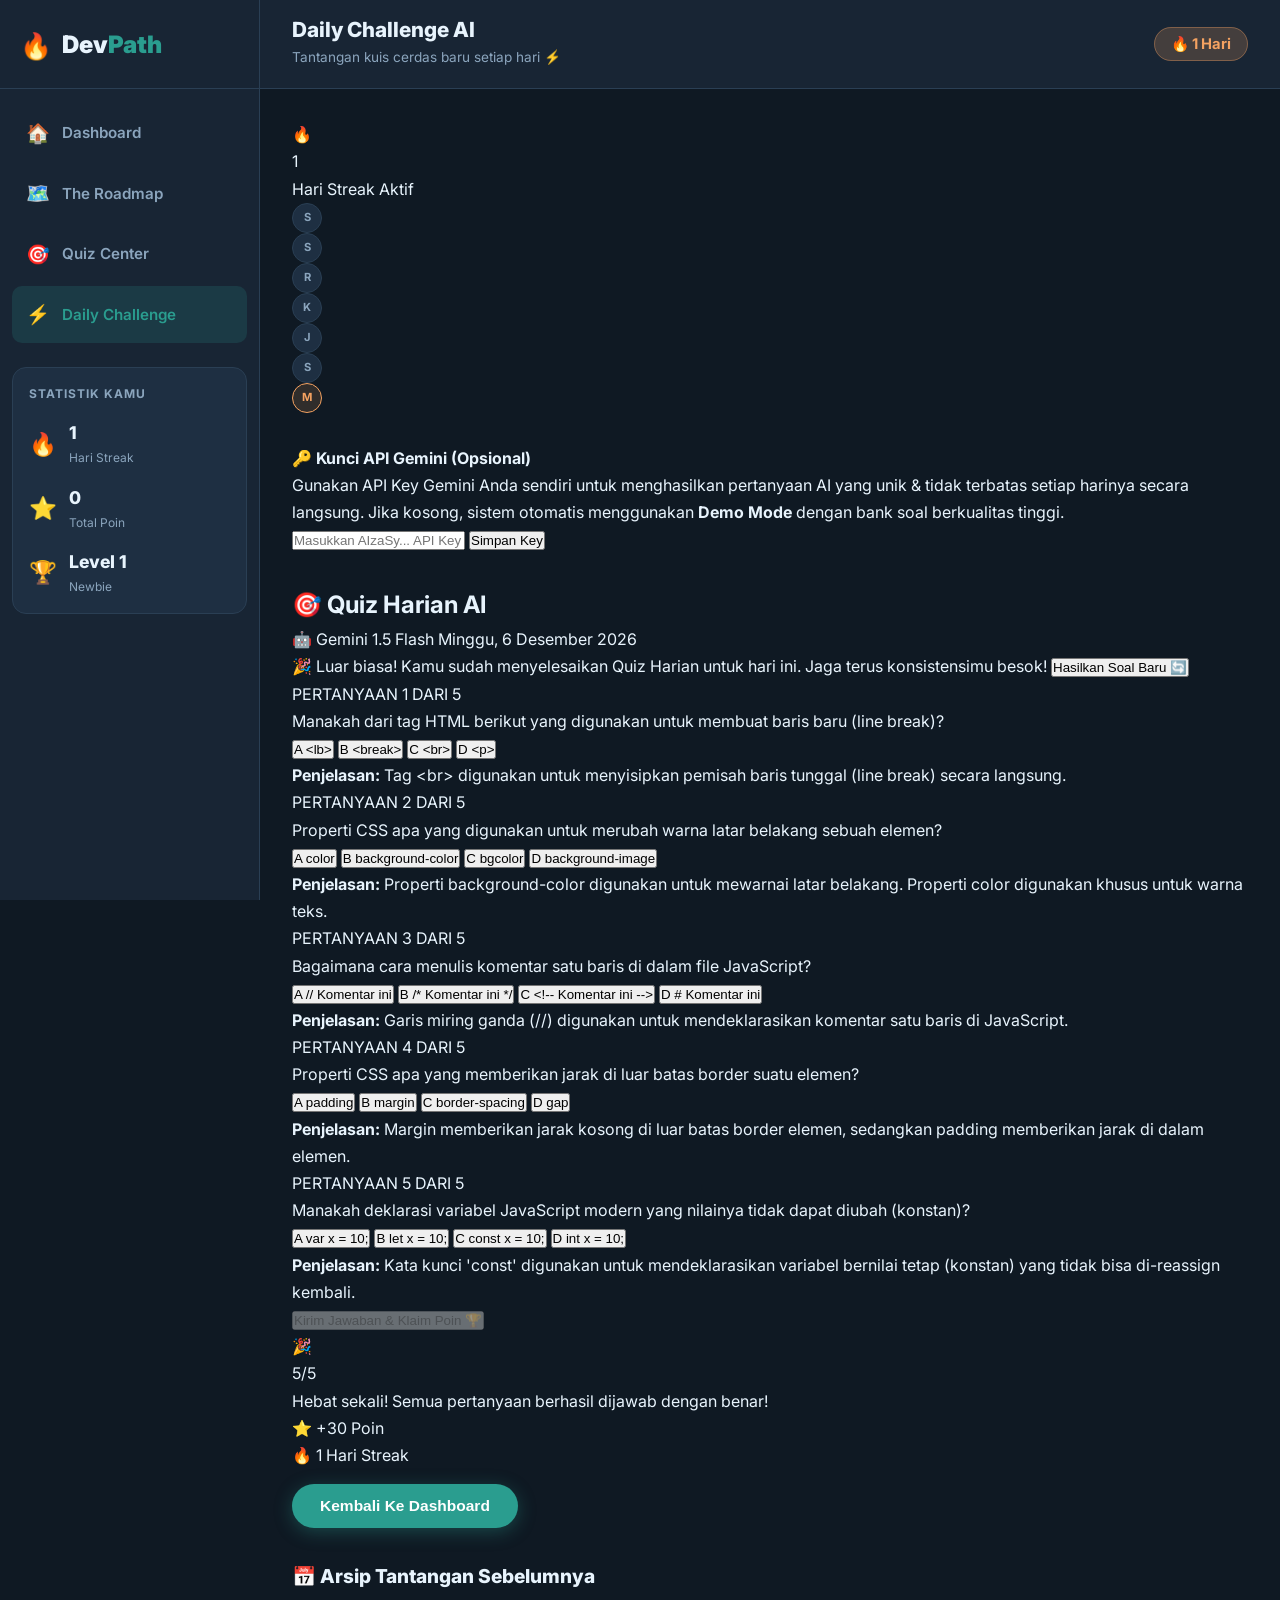
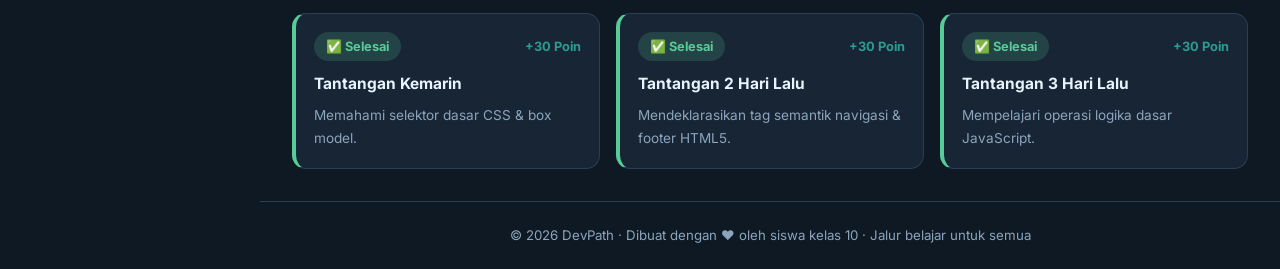
==== commit 84a367ae: "Update fmt.Println message from 'Hello' to 'Goodbye'" ====
--- a/daily.html
+++ b/daily.html
@@ -1,15 +1,19 @@
 <!DOCTYPE html>
 <html lang="id">
+
 <head>
-  <meta charset="UTF-8"/>
-  <meta name="viewport" content="width=device-width, initial-scale=1.0"/>
-  <title>DevPath – Jalur Belajar Coding Kamu</title>
-  <meta name="description" content="DevPath adalah platform belajar coding interaktif untuk siswa kelas 10. Ikuti roadmap, kerjakan kuis, dan jaga Daily Streak-mu!"/>
-  <link rel="preconnect" href="https://fonts.googleapis.com"/>
-  <link rel="preconnect" href="https://fonts.gstatic.com" crossorigin/>
-  <link href="https://fonts.googleapis.com/css2?family=Inter:wght@400;500;600;700;800;900&family=Space+Grotesk:wght@400;500;600;700&display=swap" rel="stylesheet"/>
-  <link rel="stylesheet" href="style.css"/>
+  <meta charset="UTF-8" />
+  <meta name="viewport" content="width=device-width, initial-scale=1.0" />
+  <title>Daily Challenge AI – DevPath</title>
+  <meta name="description"
+    content="Tantangan coding harian AI DevPath. Jawab 5 kuis harian dari AI Gemini untuk menjaga streak dan meningkatkan skill-mu." />
+  <link rel="preconnect" href="https://fonts.googleapis.com" />
+  <link rel="preconnect" href="https://fonts.gstatic.com" crossorigin />
+  <link href="https://fonts.googleapis.com/css2?family=Inter:wght@400;500;600;700;800;900&family=Fira+Code:wght@400;500&display=swap"
+    rel="stylesheet" />
+  <link rel="stylesheet" href="style.css" />
 </head>
+
 <body>
 
   <!-- SIDEBAR -->
@@ -19,356 +23,412 @@
       <span class="logo-text">Dev<span class="logo-accent">Path</span></span>
     </div>
     <nav class="sidebar-nav">
-      <a href="index.html" class="sidelink active" id="nav-home">
-        <span class="sidelink-icon">🏠</span><span>Dashboard</span>
-      </a>
-      <a href="roadmap.html" class="sidelink" id="nav-roadmap">
-        <span class="sidelink-icon">🗺️</span><span>The Roadmap</span>
-      </a>
-      <a href="quiz.html" class="sidelink" id="nav-quiz">
-        <span class="sidelink-icon">🎯</span><span>Quiz Center</span>
-      </a>
-      <a href="daily.html" class="sidelink" id="nav-daily">
-        <span class="sidelink-icon">⚡</span><span>Daily Challenge</span>
-      </a>
+      <a href="index.html" class="sidelink" id="nav-home"><span
+          class="sidelink-icon">🏠</span><span>Dashboard</span></a>
+      <a href="roadmap.html" class="sidelink" id="nav-roadmap"><span class="sidelink-icon">🗺️</span><span>The
+          Roadmap</span></a>
+      <a href="quiz.html" class="sidelink" id="nav-quiz"><span class="sidelink-icon">🎯</span><span>Quiz
+          Center</span></a>
+      <a href="daily.html" class="sidelink active" id="nav-daily"><span class="sidelink-icon">⚡</span><span>Daily
+          Challenge</span></a>
     </nav>
     <div class="sidebar-stats">
       <h4 class="stats-title">Statistik Kamu</h4>
-      <div class="stat-item" id="stat-streak">
-        <span class="stat-icon streak-icon">🔥</span>
+      <div class="stat-item"><span class="stat-icon streak-icon">🔥</span>
         <div>
           <div class="stat-val" id="sidebar-streak">0</div>
           <div class="stat-lbl">Hari Streak</div>
         </div>
       </div>
-      <div class="stat-item" id="stat-poin">
-        <span class="stat-icon">⭐</span>
+      <div class="stat-item"><span class="stat-icon">⭐</span>
         <div>
           <div class="stat-val" id="sidebar-points">0</div>
           <div class="stat-lbl">Total Poin</div>
         </div>
       </div>
-      <div class="stat-item" id="stat-level">
-        <span class="stat-icon">🏆</span>
+      <div class="stat-item"><span class="stat-icon">🏆</span>
         <div>
           <div class="stat-val" id="sidebar-level">Level 1</div>
           <div class="stat-lbl" id="sidebar-level-lbl">Newbie</div>
         </div>
       </div>
     </div>
-    <button class="hamburger-close" id="sidebar-close" aria-label="Tutup sidebar">✕</button>
+    <button class="hamburger-close" id="sidebar-close">✕</button>
   </aside>
-
-  <!-- OVERLAY -->
   <div class="overlay" id="overlay"></div>
 
-  <!-- MAIN CONTENT -->
   <main class="main-content" id="main">
-
-    <!-- TOP BAR -->
+    <!-- TOPBAR -->
     <header class="topbar">
-      <button class="hamburger" id="hamburger" aria-label="Buka menu">☰</button>
+      <button class="hamburger" id="hamburger">☰</button>
       <div class="topbar-title">
-        <h1>Dashboard</h1>
-        <span id="topbar-greeting">Selamat datang kembali! 👋</span>
-      </div>
-      <div class="topbar-streak">
-        <span class="fire-badge" id="topbar-streak-badge">🔥 0 Hari</span>
-      </div>
+        <h1>Daily Challenge AI</h1>
+        <span>Tantangan kuis cerdas baru setiap hari ⚡</span>
+      </div>
+      <div class="topbar-streak"><span class="fire-badge" id="topbar-streak-badge">🔥 0 Hari</span></div>
     </header>
 
-    <!-- HERO GREETING -->
-    <section class="dash-hero" id="dash-hero">
-      <!-- Floating particles (injected by JS) -->
-      <div class="dash-hero-text">
-        <div class="greeting-badge">🚀 Jalur Belajar Interaktif untuk Kelas 10</div>
-        <h2>Mulai Hari Ini,<br/><span class="teal-text">Jadi Developer</span> Besok!</h2>
-        <p>Ikuti roadmap terstruktur, kerjakan kuis AI harian, dan jaga streak-mu. Setiap langkah kecil membawa perubahan besar.</p>
-        <div class="dash-hero-cta">
-          <a href="roadmap.html" class="btn-teal" id="cta-roadmap">🗺️ Lihat Roadmap</a>
-          <a href="daily.html" class="btn-orange" id="cta-daily-hero">⚡ Quiz Harian</a>
-        </div>
-      </div>
-      <div class="dash-hero-visual">
-        <div class="hero-stats-card" id="progress-card">
-          <div class="shimmer"></div>
-          <div class="pcard-header" style="font-weight: 800; font-size: 0.95rem; text-transform: uppercase; letter-spacing: 1px; color: var(--text-muted); margin-bottom: 18px;">📈 Progress Belajar</div>
-          <div class="pcard-item">
-            <div class="pcard-meta">
-              <span>HTML</span>
-              <span class="pct" id="pct-html">0%</span>
+    <!-- CONTENT SECTION -->
+    <section class="daily-section" id="daily-section">
+
+      <!-- STREAK HERO CARD -->
+      <div class="streak-hero">
+        <div class="streak-fire-big">🔥</div>
+        <div class="streak-hero-info">
+          <div class="streak-hero-number" id="streak-hero-num">0</div>
+          <div class="streak-hero-label">Hari Streak Aktif</div>
+          <div class="streak-week-row" id="streak-dots">
+            <!-- Rendered by script.js -->
+          </div>
+        </div>
+      </div>
+
+      <!-- GEMINI API KEY SECTION -->
+      <div class="api-key-section" id="api-key-block">
+        <h4>🔑 Kunci API Gemini (Opsional)</h4>
+        <p>Gunakan API Key Gemini Anda sendiri untuk menghasilkan pertanyaan AI yang unik & tidak terbatas setiap harinya secara langsung. Jika kosong, sistem otomatis menggunakan <strong>Demo Mode</strong> dengan bank soal berkualitas tinggi.</p>
+        <div class="api-input-row">
+          <input type="password" id="gemini-key-input" class="api-key-input" placeholder="Masukkan AIzaSy... API Key Anda" />
+          <button class="btn-save-api" id="btn-save-key" onclick="saveApiKey()">Simpan Key</button>
+        </div>
+      </div>
+
+      <!-- AI QUIZ CARD -->
+      <div class="ai-quiz-card" id="quiz-card-wrap">
+        
+        <div class="ai-quiz-header">
+          <div class="ai-quiz-title-wrap">
+            <h2>🎯 Quiz Harian AI</h2>
+            <div class="ai-badge-row">
+              <span class="badge-ai">🤖 Gemini 1.5 Flash</span>
+              <span class="badge-date" id="quiz-date-lbl">Hari Ini</span>
             </div>
-            <progress id="prog-html" value="0" max="100"></progress>
-          </div>
-          <div class="pcard-item">
-            <div class="pcard-meta">
-              <span>CSS</span>
-              <span class="pct" id="pct-css">0%</span>
-            </div>
-            <progress id="prog-css" value="0" max="100"></progress>
-          </div>
-          <div class="pcard-item">
-            <div class="pcard-meta">
-              <span>JavaScript</span>
-              <span class="pct" id="pct-js">0%</span>
-            </div>
-            <progress id="prog-js" value="0" max="100"></progress>
-          </div>
-          <div class="level-progress-wrap" id="level-progress-wrap" style="margin-top: 18px;">
-            <div class="level-labels" style="margin-bottom: 6px;">
-              <span class="level-badge" id="level-label-foot">Level 1 – Newbie</span>
-              <span class="level-hint" id="level-next-foot"></span>
-            </div>
-            <div class="level-bar"><div class="level-bar-fill" id="level-prog-fill" style="width:0%"></div></div>
-          </div>
-        </div>
-      </div>
+          </div>
+        </div>
+
+        <!-- DONE BANNER -->
+        <div class="dq-done-banner" id="done-banner">
+          <span>🎉 Luar biasa! Kamu sudah menyelesaikan Quiz Harian untuk hari ini. Jaga terus konsistensimu besok!</span>
+          <button class="btn-regen" onclick="forceRegenQuiz()">Hasilkan Soal Baru 🔄</button>
+        </div>
+
+        <!-- LOADING STATE -->
+        <div class="ai-loading" id="quiz-loading" style="display: none;">
+          <div class="spinner"></div>
+          <p>Sedang merumuskan soal coding yang cocok untuk Anda... <br/><strong>Gemini AI sedang berpikir 🧠</strong></p>
+        </div>
+
+        <!-- AI QUIZ BODY -->
+        <div class="ai-quiz-body" id="quiz-body">
+          <div id="questions-container">
+            <!-- Questions rendered here dynamically -->
+          </div>
+          <div class="dq-submit-row">
+            <button class="btn-dq-submit" id="btn-submit-quiz" onclick="submitQuiz()" disabled>Kirim Jawaban & Klaim Poin 🏆</button>
+          </div>
+        </div>
+
+        <!-- RESULT CARD -->
+        <div class="dq-result-card" id="quiz-result-card">
+          <div class="dq-result-emoji" id="res-emoji">🎉</div>
+          <div class="dq-result-score" id="res-score">5/5</div>
+          <div class="dq-result-label" id="res-desc">Hebat sekali! Semua pertanyaan berhasil dijawab dengan benar!</div>
+          <div class="dq-pts-row">
+            <div class="dq-pts-chip chip-orange">⭐ +30 Poin</div>
+            <div class="dq-pts-chip chip-fire" id="res-streak-chip">🔥 1 Hari Streak</div>
+          </div>
+          <button class="btn-teal" style="margin-top: 15px;" onclick="closeQuizResult()">Kembali Ke Dashboard</button>
+        </div>
+
+      </div>
+
+      <!-- ARCHIVE OF COMPLETED QUIZZES -->
+      <div class="archive-section" id="challenge-archive">
+        <h2>📅 Arsip Tantangan Sebelumnya</h2>
+        <div class="archive-grid" id="archive-container">
+          <div class="archive-card done-card">
+            <div class="arch-top"><span class="badge-green">✅ Selesai</span><span class="arch-pts">+30 Poin</span></div>
+            <h4>Tantangan Kemarin</h4>
+            <p>Memahami selektor dasar CSS & box model.</p>
+          </div>
+          <div class="archive-card done-card">
+            <div class="arch-top"><span class="badge-green">✅ Selesai</span><span class="arch-pts">+30 Poin</span></div>
+            <h4>Tantangan 2 Hari Lalu</h4>
+            <p>Mendeklarasikan tag semantik navigasi & footer HTML5.</p>
+          </div>
+          <div class="archive-card done-card">
+            <div class="arch-top"><span class="badge-green">✅ Selesai</span><span class="arch-pts">+30 Poin</span></div>
+            <h4>Tantangan 3 Hari Lalu</h4>
+            <p>Mempelajari operasi logika dasar JavaScript.</p>
+          </div>
+        </div>
+      </div>
+
     </section>
 
-    <!-- STATS STRIP -->
-    <section class="dash-stats-strip" id="dash-stats-strip">
-      <div class="stat-strip-card">
-        <span class="stat-strip-icon">🔥</span>
-        <div>
-          <div class="stat-strip-val" id="strip-streak">0</div>
-          <div class="stat-strip-lbl">Hari Streak</div>
-        </div>
-      </div>
-      <div class="stat-strip-card">
-        <span class="stat-strip-icon">⭐</span>
-        <div>
-          <div class="stat-strip-val" id="strip-points">0</div>
-          <div class="stat-strip-lbl">Total Poin</div>
-        </div>
-      </div>
-      <div class="stat-strip-card">
-        <span class="stat-strip-icon">🏆</span>
-        <div>
-          <div class="stat-strip-val" id="strip-level">Lv 1</div>
-          <div class="stat-strip-lbl" id="strip-level-name">Newbie</div>
-        </div>
-      </div>
-      <div class="stat-strip-card">
-        <span class="stat-strip-icon">🎯</span>
-        <div>
-          <div class="stat-strip-val" id="strip-quizzes">0</div>
-          <div class="stat-strip-lbl">Quiz Selesai</div>
-        </div>
-      </div>
-    </section>
-
-    <!-- QUICK ACTIONS -->
-    <section class="dash-quick-actions" id="dash-quick-actions">
-      <a href="roadmap.html" class="quick-action-card" id="qa-roadmap">
-        <span class="qa-icon">🗺️</span>
-        <div>
-          <div class="qa-title">The Roadmap</div>
-          <div class="qa-desc">HTML → CSS → JavaScript</div>
-        </div>
-        <span class="qa-badge">3 Stage</span>
-      </a>
-      <a href="quiz.html" class="quick-action-card" id="qa-quiz">
-        <span class="qa-icon">🎯</span>
-        <div>
-          <div class="qa-title">Quiz Center</div>
-          <div class="qa-desc">Uji pemahaman per topik</div>
-        </div>
-        <span class="qa-badge" id="qa-quiz-badge">+50 Poin</span>
-      </a>
-      <a href="daily.html" class="quick-action-card" id="qa-daily">
-        <span class="qa-icon">⚡</span>
-        <div>
-          <div class="qa-title">Daily Challenge</div>
-          <div class="qa-desc">Soal baru dari AI setiap hari</div>
-        </div>
-        <span class="qa-badge" id="qa-daily-badge">Hari Ini</span>
-      </a>
-      <div class="quick-action-card" style="cursor:default;" id="qa-streak">
-        <span class="qa-icon">🔥</span>
-        <div>
-          <div class="qa-title">Streak Aktif</div>
-          <div class="qa-desc" id="qa-streak-desc">Jaga konsistensimu!</div>
-        </div>
-        <span class="qa-badge" id="qa-streak-badge">0 Hari</span>
-      </div>
-    </section>
-
-    <!-- GRID CARDS -->
-    <section class="dash-grid" id="dash-grid">
-
-      <!-- STREAK CARD -->
-      <div class="glass-card streak-card" id="card-streak">
-        <div class="card-header">
-          <span class="card-title">Daily Streak</span>
-          <span class="card-badge orange">Streak</span>
-        </div>
-        <div style="display: flex; flex-direction: column; align-items: center; gap: 10px; margin: 10px 0;">
-          <div class="streak-big" id="streak-anim" style="font-size: 3.5rem; filter: drop-shadow(0 0 10px rgba(245,158,11,0.6));">🔥</div>
-          <div class="streak-number" id="streak-display" style="font-size: 3rem; font-weight: 900;">0</div>
-          <p style="font-size: 0.85rem; color: var(--text-muted);">Hari berturut-turut belajar</p>
-        </div>
-        <div class="streak-mini-row" id="streak-dots" style="display: flex; gap: 6px; justify-content: center; margin-top: 10px;"></div>
-        <div id="daily-status-wrap" style="margin-top: 12px; text-align: center;"></div>
-      </div>
-
-      <!-- DAILY CHALLENGE PREVIEW -->
-      <div class="glass-card challenge-card" id="card-challenge">
-        <div class="card-header">
-          <span class="card-badge orange" id="daily-badge-day">⚡ Hari ini</span>
-          <span class="card-badge green">+50 Poin</span>
-        </div>
-        <h3 id="daily-challenge-title" style="margin: 14px 0 6px; font-size: 1.15rem; font-weight: 800;">Quiz Harian AI</h3>
-        <p class="challenge-desc" id="daily-challenge-desc" style="font-size: 0.85rem; color: var(--text-muted); line-height: 1.5; margin-bottom: 16px;">"Jawab 5 soal coding yang dibuat khusus oleh AI Gemini setiap hari. Soal berbeda tiap hari!"</p>
-        <div class="code-preview-box" style="background: rgba(0,0,0,0.25); padding: 14px; border-radius: 10px; border: 1px solid var(--border); font-family: 'Fira Code', monospace; font-size: 0.76rem; line-height: 1.5; margin-bottom: 16px; overflow-x: auto;">
-          <span class="c-comm" style="color: #6a9955;">// 🤖 Gemini AI menghasilkan soal baru</span><br/>
-          <span class="c-comm" style="color: #6a9955;">// setiap hari secara otomatis</span><br/>
-          <span class="c-tag" style="color: #569cd6;">const</span> <span class="c-attr" style="color: #9cdcfe;">quiz</span> = <span class="c-str" style="color: #ce9178;">await</span> <span class="c-text">gemini</span>.<span class="c-tag" style="color: #dcdcaa;">generate</span>(<br/>
-          &nbsp;&nbsp;<span class="c-str" style="color: #ce9178;">"Buat 5 soal HTML/CSS/JS"</span><br/>
-          );
-        </div>
-        <a href="daily.html" class="btn-orange" id="cta-daily">Mulai Quiz Harian →</a>
-      </div>
-
-      <!-- QUICK QUIZ -->
-      <div class="glass-card quiz-card" id="card-quiz">
-        <div class="card-header">
-          <span class="card-badge purple">🎯 Quiz Center</span>
-          <span class="card-badge green">+30–50 Poin</span>
-        </div>
-        <h3 style="margin: 14px 0 6px; font-size: 1.15rem; font-weight: 800;">Uji Pemahaman</h3>
-        <p style="font-size: 0.85rem; color: var(--text-muted); line-height: 1.5; margin-bottom: 16px;">Selesaikan kuis per topik untuk naik level dan buka materi berikutnya.</p>
-        <div class="quiz-preview" id="quiz-preview-list" style="display: flex; flex-direction: column; gap: 8px; margin-bottom: 20px;">
-          <div class="qp-item" id="qp-html" style="font-size: 0.85rem; padding: 8px 12px; border-radius: 8px; background: rgba(255,255,255,0.03); border: 1px solid var(--border);">📝 HTML Basics — 5 soal</div>
-          <div class="qp-item" id="qp-css" style="font-size: 0.85rem; padding: 8px 12px; border-radius: 8px; background: rgba(255,255,255,0.03); border: 1px solid var(--border);">🎨 CSS Styling — 5 soal</div>
-          <div class="qp-item qp-locked" id="qp-js" style="font-size: 0.85rem; padding: 8px 12px; border-radius: 8px; background: rgba(255,255,255,0.03); border: 1px solid var(--border); opacity: 0.5;">🔒 JavaScript — Terkunci</div>
-        </div>
-        <a href="quiz.html" class="btn-teal" id="cta-quiz">Mulai Quiz →</a>
-      </div>
-
-    </section>
-
-    <!-- FOOTER -->
     <footer class="main-footer" id="footer">
       <p>© 2026 DevPath · Dibuat dengan ❤️ oleh siswa kelas 10 · Jalur belajar untuk semua</p>
     </footer>
-
   </main>
 
   <script src="script.js"></script>
   <script>
-  document.addEventListener('DOMContentLoaded', () => {
-
-    // ── Greeting by time ──
-    const hour = new Date().getHours();
-    const greet = hour < 5 ? 'Selamat malam! 🌙' : hour < 12 ? 'Selamat pagi! ☀️' : hour < 15 ? 'Selamat siang! 🌤️' : hour < 18 ? 'Selamat sore! 🌅' : 'Selamat malam! 🌙';
-    const greetEl = document.getElementById('topbar-greeting');
-    if (greetEl) greetEl.textContent = greet;
-
-    // ── Stats strip ──
-    const streak = dpGetInt('streak', 0);
-    const pts    = dpGetInt('points', 0);
-    const { lv, name, next, nextPts } = getLevel(pts);
-
-    const animateNum = (el, val) => {
-      if (!el) return;
-      let start = 0;
-      const dur = 800;
-      const t0  = performance.now();
-      const step = ts => {
-        const p = Math.min((ts - t0) / dur, 1);
-        el.textContent = Math.round(p * val);
-        if (p < 1) requestAnimationFrame(step);
-      };
-      requestAnimationFrame(step);
-    };
-
-    animateNum(document.getElementById('strip-streak'), streak);
-    animateNum(document.getElementById('strip-points'), pts);
-    const sl  = document.getElementById('strip-level');
-    const sln = document.getElementById('strip-level-name');
-    if (sl)  sl.textContent  = `Lv ${lv.split(' ')[1]}`;
-    if (sln) sln.textContent = name;
-
-    // Completed quizzes count
-    const cq = JSON.parse(localStorage.getItem('devpath_completed_quizzes') || '[]');
-    animateNum(document.getElementById('strip-quizzes'), cq.length);
-
-    // ── Quick actions ──
-    const qaStreakBadge = document.getElementById('qa-streak-badge');
-    const qaStreakDesc  = document.getElementById('qa-streak-desc');
-    if (qaStreakBadge) qaStreakBadge.textContent = streak + ' Hari';
-    if (qaStreakDesc)  qaStreakDesc.textContent  = streak > 0 ? `🔥 ${streak} hari berturut!` : 'Jaga konsistensimu!';
-
-    const dailyDone = dpGet('daily_done') === new Date().toDateString();
-    const qaDailyBadge = document.getElementById('qa-daily-badge');
-    if (qaDailyBadge) qaDailyBadge.textContent = dailyDone ? '✅ Selesai' : 'Belum';
-    if (qaDailyBadge && dailyDone) { qaDailyBadge.style.background = 'rgba(6,214,160,0.15)'; qaDailyBadge.style.color = 'var(--green)'; qaDailyBadge.style.borderColor = 'rgba(6,214,160,0.3)'; }
-
-    // ── Level progress in card ──
-    const lvFoot = document.getElementById('level-label-foot');
-    const lvNext = document.getElementById('level-next-foot');
-    const lvFill = document.getElementById('level-prog-fill');
-    if (lvFoot) lvFoot.textContent = `${lv} – ${name}`;
-    if (next) {
-      if (lvNext) lvNext.textContent = `${nextPts} poin lagi → Lv ${parseInt(lv.split(' ')[1]) + 1}`;
-      const thresholds = [0, 50, 100, 200, 350, 500];
-      const lvNum = parseInt(lv.split(' ')[1]) - 1;
-      const prev  = thresholds[lvNum] || 0;
-      const pct   = Math.min(100, Math.round(((pts - prev) / (next - prev)) * 100));
-      if (lvFill) lvFill.style.width = pct + '%';
-    } else {
-      if (lvNext) lvNext.textContent = '🏆 MAX LEVEL';
-      if (lvFill) lvFill.style.width = '100%';
-    }
-
-    // ── Quiz preview cards ──
-    const cats     = ['html', 'css', 'javascript'];
-    const qpIds    = ['qp-html', 'qp-css', 'qp-js'];
-    const qpLabels = ['📝 HTML Basics — 5 soal', '🎨 CSS Styling — 5 soal', '⚡ JavaScript — 5 soal'];
-    cats.forEach((cat, i) => {
-      const el = document.getElementById(qpIds[i]);
-      if (!el) return;
-      if (cq.includes(cat)) {
-        el.innerHTML = qpLabels[i] + ' ✅';
-        el.classList.remove('qp-locked');
-        el.style.color = 'var(--green)';
-      } else if (i > 0 && !cq.includes(cats[i-1])) {
-        el.textContent = '🔒 ' + (['HTML Basics','CSS Styling','JavaScript'][i]) + ' — Terkunci';
-        el.classList.add('qp-locked');
+    // =============================================
+    // ENGINE QUIZ HARIAN AI – daily.html
+    // =============================================
+
+    let quizData = [];
+    let answersState = Array(5).fill(null); // stores index of selected options for each of the 5 questions
+
+    document.addEventListener('DOMContentLoaded', () => {
+      // Set date label
+      const options = { weekday: 'long', year: 'numeric', month: 'long', day: 'numeric' };
+      document.getElementById('quiz-date-lbl').textContent = new Date().toLocaleDateString('id-ID', options);
+
+      // Load Saved API key
+      const savedKey = localStorage.getItem('devpath_gemini_api_key');
+      if (savedKey) {
+        document.getElementById('gemini-key-input').value = savedKey;
+        document.getElementById('btn-save-key').textContent = 'Hapus Key';
+        document.getElementById('btn-save-key').classList.add('btn-ghost');
+      }
+
+      // Check if already completed today
+      const today = new Date().toDateString();
+      const dailyDone = localStorage.getItem('devpath_daily_done') === today;
+
+      if (dailyDone) {
+        document.getElementById('done-banner').classList.add('show');
+        document.getElementById('quiz-body').classList.remove('show');
       } else {
-        el.textContent = qpLabels[i];
-        el.classList.remove('qp-locked');
-        el.style.color = '';
-      }
+        loadDailyQuiz();
+      }
+
+      // Initialize streak dots and stats
+      updateSharedStats();
+      renderStreakDots('streak-dots');
     });
 
-    // ── Daily status badge ──
-    const statusWrap = document.getElementById('daily-status-wrap');
-    if (statusWrap) {
-      statusWrap.innerHTML = dailyDone
-        ? `<span class="daily-status-badge daily-done-badge">✅ Quiz harian selesai!</span>`
-        : `<span class="daily-status-badge daily-pending-badge">⭕ Belum dikerjakan hari ini</span>`;
-    }
-
-    // ── Hero floating particles ──
-    const hero = document.getElementById('dash-hero');
-    if (hero) {
-      for (let i = 0; i < 8; i++) {
-        const p = document.createElement('div');
-        p.className = 'hero-particle';
-        const size = Math.random() * 6 + 3;
-        p.style.cssText = `
-          width:${size}px; height:${size}px;
-          left:${Math.random() * 80 + 10}%;
-          bottom:0;
-          animation-duration:${Math.random() * 8 + 6}s;
-          animation-delay:${Math.random() * 5}s;
-          opacity:${Math.random() * 0.2 + 0.05};
+    function saveApiKey() {
+      const input = document.getElementById('gemini-key-input');
+      const btn = document.getElementById('btn-save-key');
+      const savedKey = localStorage.getItem('devpath_gemini_api_key');
+
+      if (savedKey) {
+        localStorage.removeItem('devpath_gemini_api_key');
+        input.value = '';
+        btn.textContent = 'Simpan Key';
+        btn.classList.remove('btn-ghost');
+        alert('Kunci API Gemini telah dihapus. Sistem akan menggunakan Demo Mode.');
+      } else {
+        const val = input.value.trim();
+        if (!val) {
+          alert('Harap masukkan API Key yang valid!');
+          return;
+        }
+        localStorage.setItem('devpath_gemini_api_key', val);
+        btn.textContent = 'Hapus Key';
+        btn.classList.add('btn-ghost');
+        alert('API Key Gemini berhasil disimpan! Sistem akan memuat kuis dari AI.');
+      }
+      loadDailyQuiz();
+    }
+
+    // BANK SOAL FALLBACK (Demo Mode)
+    const DEMO_QUESTIONS = [
+      {
+        q: "Manakah dari tag HTML berikut yang digunakan untuk membuat baris baru (line break)?",
+        opts: ["&lt;lb&gt;", "&lt;break&gt;", "&lt;br&gt;", "&lt;p&gt;"],
+        ans: 2,
+        exp: "Tag &lt;br&gt; digunakan untuk menyisipkan pemisah baris tunggal (line break) secara langsung."
+      },
+      {
+        q: "Properti CSS apa yang digunakan untuk merubah warna latar belakang sebuah elemen?",
+        opts: ["color", "background-color", "bgcolor", "background-image"],
+        ans: 1,
+        exp: "Properti background-color digunakan untuk mewarnai latar belakang. Properti color digunakan khusus untuk warna teks."
+      },
+      {
+        q: "Bagaimana cara menulis komentar satu baris di dalam file JavaScript?",
+        opts: ["// Komentar ini", "/* Komentar ini */", "&lt;!-- Komentar ini --&gt;", "# Komentar ini"],
+        ans: 0,
+        exp: "Garis miring ganda (//) digunakan untuk mendeklarasikan komentar satu baris di JavaScript."
+      },
+      {
+        q: "Properti CSS apa yang memberikan jarak di luar batas border suatu elemen?",
+        opts: ["padding", "margin", "border-spacing", "gap"],
+        ans: 1,
+        exp: "Margin memberikan jarak kosong di luar batas border elemen, sedangkan padding memberikan jarak di dalam elemen."
+      },
+      {
+        q: "Manakah deklarasi variabel JavaScript modern yang nilainya tidak dapat diubah (konstan)?",
+        opts: ["var x = 10;", "let x = 10;", "const x = 10;", "int x = 10;"],
+        ans: 2,
+        exp: "Kata kunci 'const' digunakan untuk mendeklarasikan variabel bernilai tetap (konstan) yang tidak bisa di-reassign kembali."
+      }
+    ];
+
+    async function loadDailyQuiz() {
+      document.getElementById('quiz-loading').style.display = 'flex';
+      document.getElementById('quiz-body').classList.remove('show');
+      document.getElementById('quiz-result-card').classList.remove('show');
+
+      const apiKey = localStorage.getItem('devpath_gemini_api_key');
+      if (!apiKey) {
+        // Mode Demo
+        setTimeout(() => {
+          quizData = DEMO_QUESTIONS;
+          renderQuizQuestions();
+          document.getElementById('quiz-loading').style.display = 'none';
+          document.getElementById('quiz-body').classList.add('show');
+        }, 1200);
+        return;
+      }
+
+      // Gemini AI request
+      const prompt = `Buat tepat 5 soal kuis pilihan ganda tentang coding web (HTML, CSS, atau JavaScript) tingkat dasar untuk siswa SMK kelas 10 di Indonesia. Soal harus cukup mudah dikerjakan dan membangkitkan rasa percaya diri mereka dalam belajar pemrograman. Format output HARUS wajib berupa JSON array of objects secara langsung tanpa pembungkus markdown markdown (\`\`\`json ... \`\`\`), memiliki kunci persis: "q" (pertanyaan), "opts" (array isi 4 pilihan jawaban berupa string), "ans" (indeks angka pilihan yang benar dari 0 sampai 3), dan "exp" (penjelasan singkat mengapa jawaban tersebut benar). Semua konten wajib menggunakan Bahasa Indonesia.`;
+
+      try {
+        const res = await fetch(`https://generativelanguage.googleapis.com/v1beta/models/gemini-1.5-flash:generateContent?key=${apiKey}`, {
+          method: 'POST',
+          headers: { 'Content-Type': 'application/json' },
+          body: JSON.stringify({
+            contents: [{ parts: [{ text: prompt }] }],
+            generationConfig: {
+              responseMimeType: "application/json"
+            }
+          })
+        });
+
+        if (!res.ok) throw new Error('API request failed');
+        const data = await res.json();
+        const jsonText = data.candidates[0].content.parts[0].text;
+        quizData = JSON.parse(jsonText.trim());
+
+        renderQuizQuestions();
+        document.getElementById('quiz-loading').style.display = 'none';
+        document.getElementById('quiz-body').classList.add('show');
+      } catch (err) {
+        console.error('Error generating quiz from AI, falling back to offline bank:', err);
+        // Fallback silently to offline questions
+        quizData = DEMO_QUESTIONS;
+        renderQuizQuestions();
+        document.getElementById('quiz-loading').style.display = 'none';
+        document.getElementById('quiz-body').classList.add('show');
+      }
+    }
+
+    function renderQuizQuestions() {
+      const container = document.getElementById('questions-container');
+      container.innerHTML = '';
+      answersState = Array(quizData.length).fill(null);
+      document.getElementById('btn-submit-quiz').disabled = true;
+
+      quizData.forEach((soal, qIdx) => {
+        const card = document.createElement('div');
+        card.className = 'dq-question-card';
+        card.id = `qcard-${qIdx}`;
+
+        let optsHtml = '';
+        const letters = ['A', 'B', 'C', 'D'];
+        soal.opts.forEach((opt, optIdx) => {
+          optsHtml += `
+            <button class="dq-opt" onclick="selectOption(${qIdx}, ${optIdx})" id="opt-${qIdx}-${optIdx}">
+              <span class="opt-letter">${letters[optIdx]}</span>
+              <span>${opt}</span>
+            </button>
+          `;
+        });
+
+        card.innerHTML = `
+          <div class="dq-q-num">PERTANYAAN ${qIdx + 1} DARI ${quizData.length}</div>
+          <div class="dq-q-text">${soal.q}</div>
+          <div class="dq-opts">${optsHtml}</div>
+          <div class="dq-explanation" id="exp-${qIdx}">
+            <strong>Penjelasan:</strong> ${soal.exp}
+          </div>
         `;
-        hero.appendChild(p);
-      }
-    }
-  });
+        container.appendChild(card);
+      });
+    }
+
+    function selectOption(qIdx, optIdx) {
+      if (answersState[qIdx] !== null) return; // already answered this question
+
+      answersState[qIdx] = optIdx;
+      const correctIdx = quizData[qIdx].ans;
+      const isCorrect = optIdx === correctIdx;
+
+      // Disable all options and highlight correct/wrong
+      for (let i = 0; i < 4; i++) {
+        const btn = document.getElementById(`opt-${qIdx}-${i}`);
+        btn.disabled = true;
+        if (i === correctIdx) {
+          btn.classList.add('correct');
+        } else if (i === optIdx && !isCorrect) {
+          btn.classList.add('wrong');
+        }
+      }
+
+      // Show explanation card
+      const expBox = document.getElementById(`exp-${qIdx}`);
+      expBox.classList.add('show');
+      expBox.classList.add(isCorrect ? 'ok' : 'err');
+
+      // Check if all answered
+      const allAnswered = answersState.every(ans => ans !== null);
+      if (allAnswered) {
+        document.getElementById('btn-submit-quiz').disabled = false;
+      }
+    }
+
+    function submitQuiz() {
+      // Calculate score
+      let score = 0;
+      quizData.forEach((soal, i) => {
+        if (answersState[i] === soal.ans) score++;
+      });
+
+      // Award points and streak
+      const currentPts = parseInt(localStorage.getItem('devpath_points') || '0', 10);
+      localStorage.setItem('devpath_points', currentPts + 30);
+
+      // Increment daily streak through shared function
+      const newStreak = completeDailyChallenge();
+
+      // Show results
+      document.getElementById('quiz-body').classList.remove('show');
+      document.getElementById('done-banner').classList.add('show');
+
+      // Result UI
+      document.getElementById('res-score').textContent = `${score}/${quizData.length}`;
+      document.getElementById('res-streak-chip').textContent = `🔥 ${newStreak} Hari Streak`;
+
+      if (score === quizData.length) {
+        document.getElementById('res-emoji').textContent = '🎉';
+        document.getElementById('res-desc').textContent = 'Hebat sekali! Semua pertanyaan berhasil dijawab dengan benar! +30 Poin & Streak Kamu aktif!';
+      } else if (score >= 3) {
+        document.getElementById('res-emoji').textContent = '👍';
+        document.getElementById('res-desc').textContent = 'Kerja bagus! Pemahaman kamu sudah sangat baik. +30 Poin & Streak Kamu aktif!';
+      } else {
+        document.getElementById('res-emoji').textContent = '💪';
+        document.getElementById('res-desc').textContent = 'Tetap semangat! Pelajari penjelasannya untuk belajar lebih baik lagi. +30 Poin & Streak Kamu aktif!';
+      }
+
+      document.getElementById('quiz-result-card').classList.add('show');
+    }
+
+    function closeQuizResult() {
+      window.location.href = 'index.html';
+    }
+
+    function forceRegenQuiz() {
+      // Reset complete state for testing/regen
+      localStorage.removeItem('devpath_daily_done');
+      document.getElementById('done-banner').classList.remove('show');
+      loadDailyQuiz();
+    }
   </script>
 </body>
+
 </html>
